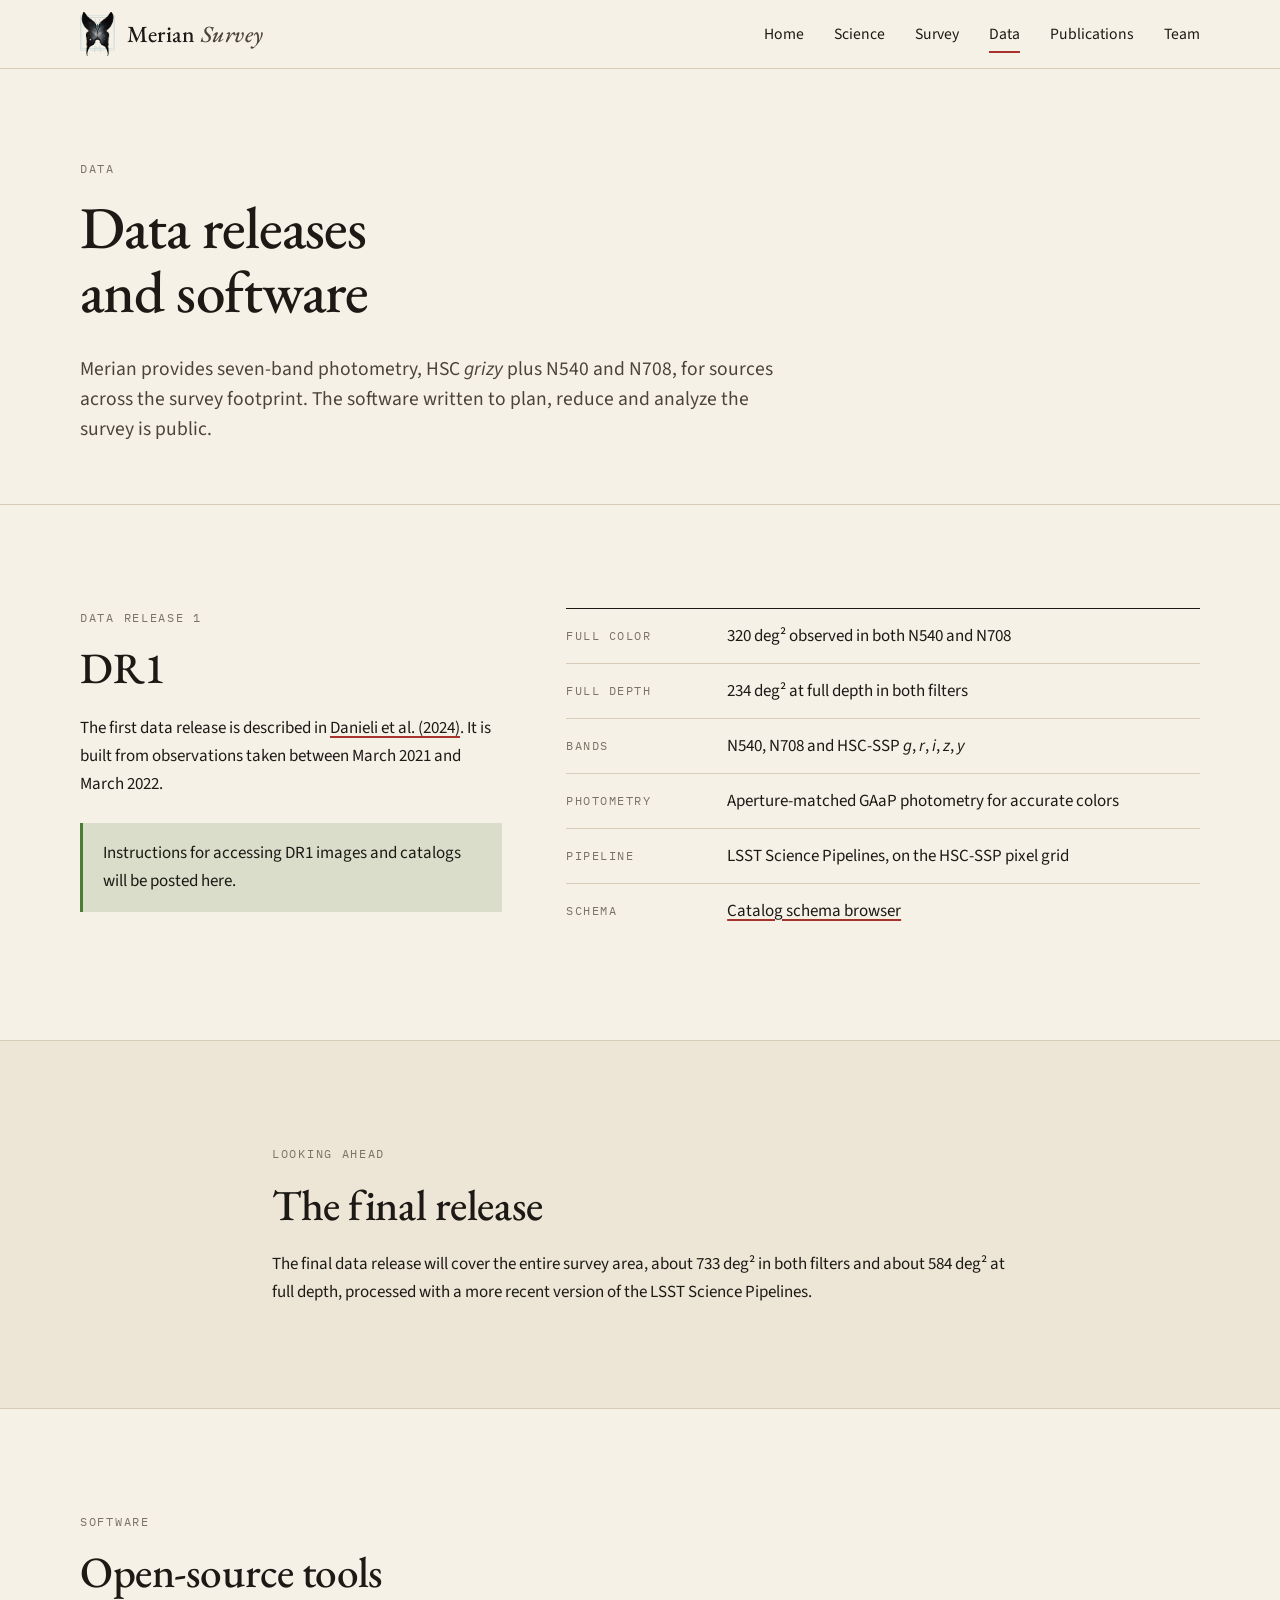
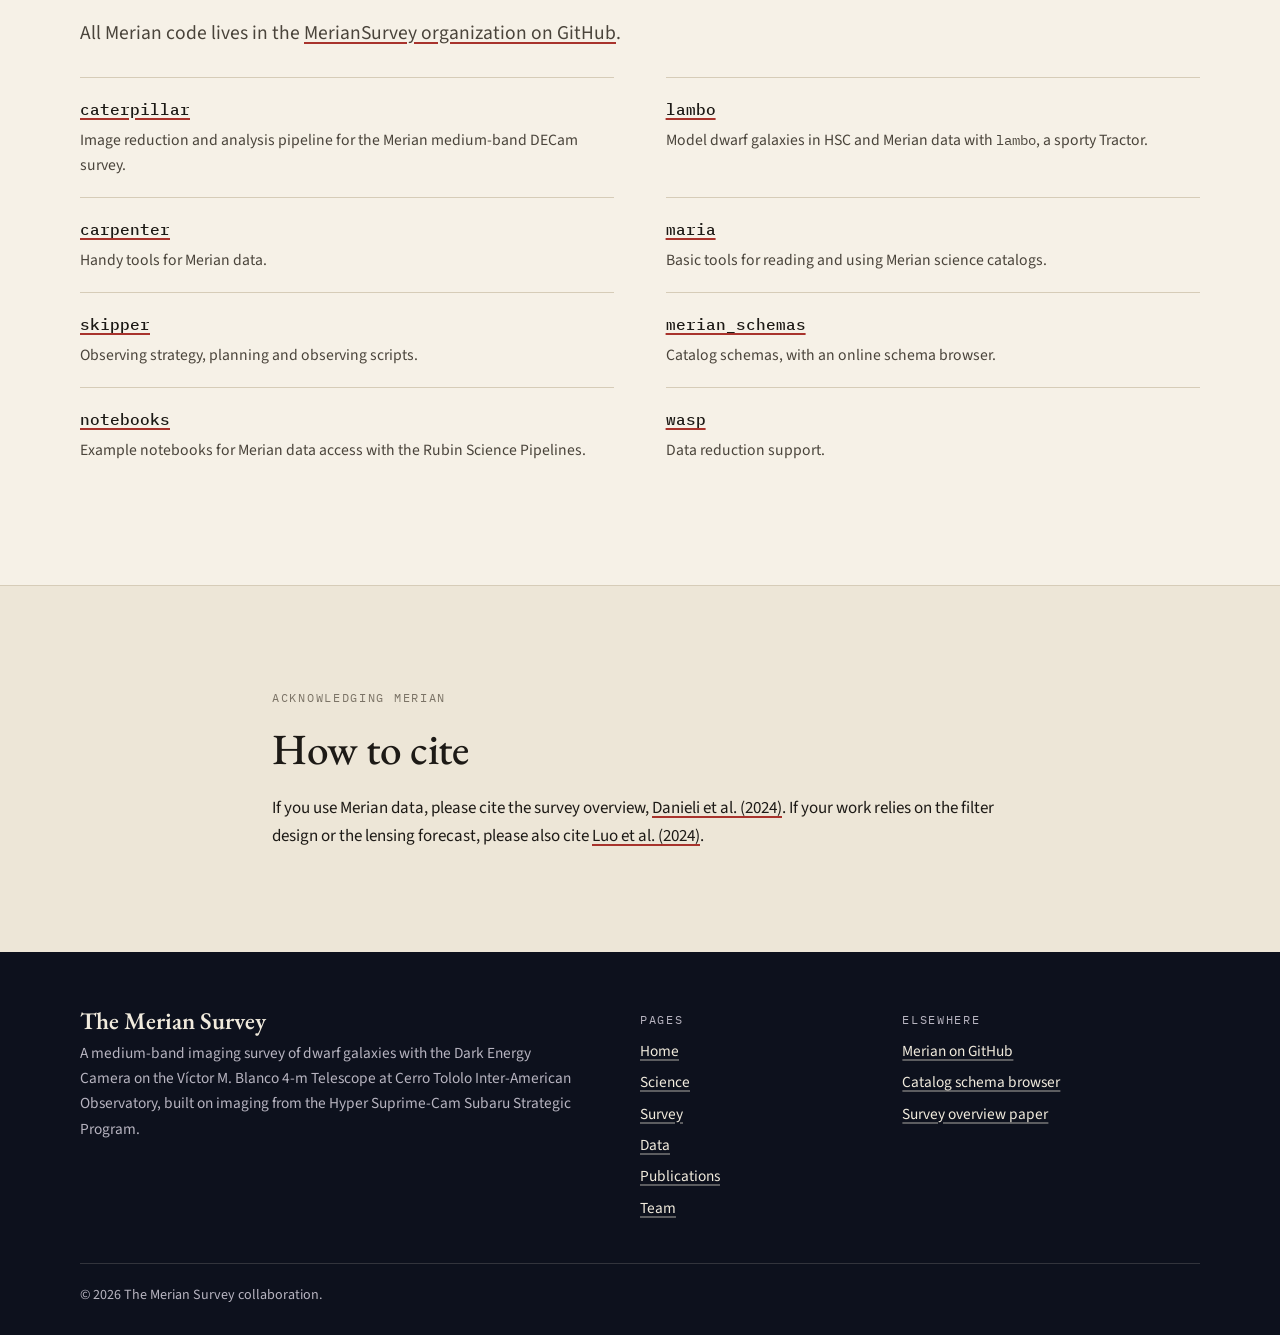
==== data.html @ 5ef048eb "Initial Merian Survey website Plain HTML/CSS site with six pages (home, science, survey, data, publi" ====
<!doctype html>
<html lang="en">
<head>
<meta charset="utf-8">
<meta name="viewport" content="width=device-width, initial-scale=1">
<title>Data · The Merian Survey</title>
<meta name="description" content="Merian Survey data releases, catalog documentation and open-source software.">
<link rel="icon" href="assets/img/favicon.png">
<link rel="preconnect" href="https://fonts.googleapis.com">
<link rel="preconnect" href="https://fonts.gstatic.com" crossorigin>
<link href="https://fonts.googleapis.com/css2?family=EB+Garamond:ital,wght@0,500;0,600;1,500&family=IBM+Plex+Mono:wght@400;500&family=Source+Sans+3:wght@400;600&display=swap" rel="stylesheet">
<link rel="stylesheet" href="assets/css/style.css">
</head>
<body>
<script src="assets/js/site.js"></script>

<main id="main">

  <section class="page-head">
    <div class="wrap">
      <p class="eyebrow">Data</p>
      <h1>Data releases and software</h1>
      <p class="lede">Merian provides seven-band photometry, HSC <i>grizy</i> plus N540 and N708, for sources across the survey footprint. The software written to plan, reduce and analyze the survey is public.</p>
    </div>
  </section>

  <section class="section" id="dr1">
    <div class="wrap split">
      <div>
        <p class="eyebrow">Data Release 1</p>
        <h2>DR1</h2>
        <p>The first data release is described in <a href="https://arxiv.org/abs/2410.01884">Danieli et al. (2024)</a>. It is built from observations taken between March 2021 and March 2022.</p>
        <div class="note">Instructions for accessing DR1 images and catalogs will be posted here.</div>
      </div>
      <dl class="spec">
        <dt>Full color</dt><dd>320 deg² observed in both N540 and N708</dd>
        <dt>Full depth</dt><dd>234 deg² at full depth in both filters</dd>
        <dt>Bands</dt><dd>N540, N708 and HSC-SSP <i>g</i>, <i>r</i>, <i>i</i>, <i>z</i>, <i>y</i></dd>
        <dt>Photometry</dt><dd>Aperture-matched GAaP photometry for accurate colors</dd>
        <dt>Pipeline</dt><dd>LSST Science Pipelines, on the HSC-SSP pixel grid</dd>
        <dt>Schema</dt><dd><a href="https://meriansurvey.github.io/merian_schemas/browser/">Catalog schema browser</a></dd>
      </dl>
    </div>
  </section>

  <section class="section tint" id="final">
    <div class="wrap narrow">
      <p class="eyebrow">Looking ahead</p>
      <h2>The final release</h2>
      <p>The final data release will cover the entire survey area, about 733 deg² in both filters and about 584 deg² at full depth, processed with a more recent version of the LSST Science Pipelines.</p>
    </div>
  </section>

  <section class="section" id="software">
    <div class="wrap">
      <p class="eyebrow">Software</p>
      <h2>Open-source tools</h2>
      <p class="lede">All Merian code lives in the <a href="https://github.com/MerianSurvey">MerianSurvey organization on GitHub</a>.</p>
      <ul class="repos">
        <li><a href="https://github.com/MerianSurvey/caterpillar">caterpillar</a><p>Image reduction and analysis pipeline for the Merian medium-band DECam survey.</p></li>
        <li><a href="https://github.com/MerianSurvey/lambo">lambo</a><p>Model dwarf galaxies in HSC and Merian data with <code>lambo</code>, a sporty Tractor.</p></li>
        <li><a href="https://github.com/MerianSurvey/carpenter">carpenter</a><p>Handy tools for Merian data.</p></li>
        <li><a href="https://github.com/MerianSurvey/maria">maria</a><p>Basic tools for reading and using Merian science catalogs.</p></li>
        <li><a href="https://github.com/MerianSurvey/skipper">skipper</a><p>Observing strategy, planning and observing scripts.</p></li>
        <li><a href="https://github.com/MerianSurvey/merian_schemas">merian_schemas</a><p>Catalog schemas, with an online schema browser.</p></li>
        <li><a href="https://github.com/MerianSurvey/notebooks">notebooks</a><p>Example notebooks for Merian data access with the Rubin Science Pipelines.</p></li>
        <li><a href="https://github.com/MerianSurvey/wasp">wasp</a><p>Data reduction support.</p></li>
      </ul>
    </div>
  </section>

  <section class="section tint" id="cite">
    <div class="wrap narrow">
      <p class="eyebrow">Acknowledging Merian</p>
      <h2>How to cite</h2>
      <p>If you use Merian data, please cite the survey overview, <a href="https://arxiv.org/abs/2410.01884">Danieli et al. (2024)</a>. If your work relies on the filter design or the lensing forecast, please also cite <a href="https://arxiv.org/abs/2305.19310">Luo et al. (2024)</a>.</p>
    </div>
  </section>

</main>
</body>
</html>
---- assets/css/style.css ----
/* ==========================================================================
   The Merian Survey website
   Plain CSS, no build step. Colours and fonts are set once in :root below.
   The two accent colours stand for the two Merian filters:
   N540 (green, 540 nm) and N708 (deep red, 708 nm).
   ========================================================================== */

:root {
  --paper: #f6f1e7;
  --paper-2: #ede6d7;
  --ink: #1d1a16;
  --ink-2: #4a443b;
  --ink-3: #7b7366;
  --rule: #d6ccb8;
  --n540: #4c7a37;
  --n708: #a8332c;
  --n540-soft: rgba(76, 122, 55, 0.17);
  --n708-soft: rgba(168, 51, 44, 0.15);
  --frame: #3b82b8;            /* the blue of the logo frame */
  --sky: #0d111d;              /* dark bands */
  --sky-2: #171c2f;
  --on-sky: #f1ebdd;
  --on-sky-2: #b7b4c0;

  --serif: "EB Garamond", "Iowan Old Style", "Palatino Linotype", Palatino, Georgia, serif;
  --sans: "Source Sans 3", -apple-system, BlinkMacSystemFont, "Segoe UI", Helvetica, Arial, sans-serif;
  --mono: "IBM Plex Mono", ui-monospace, SFMono-Regular, Menlo, Consolas, monospace;

  --wrap: 1120px;
  --gutter: clamp(18px, 4vw, 40px);
}

@media (prefers-color-scheme: dark) {
  :root {
    --paper: #11141c;
    --paper-2: #191d29;
    --ink: #ece6d8;
    --ink-2: #c4beb1;
    --ink-3: #908a7e;
    --rule: #2d3242;
    --n540: #8fc46c;
    --n708: #e3695e;
    --n540-soft: rgba(143, 196, 108, 0.2);
    --n708-soft: rgba(227, 105, 94, 0.2);
    --frame: #5aa2d6;
    --sky: #090c15;
    --sky-2: #131829;
  }
}

/* The logo is drawn in black, so give it a faint light edge on dark backgrounds. */
@media (prefers-color-scheme: dark) {
  .brand img { filter: drop-shadow(0 0 1px rgba(236, 230, 216, 0.75)); }
}

/* ---------- Base ---------- */

*, *::before, *::after { box-sizing: border-box; }

html { -webkit-text-size-adjust: 100%; scroll-behavior: smooth; }
@media (prefers-reduced-motion: reduce) { html { scroll-behavior: auto; } }

body {
  margin: 0;
  background: var(--paper);
  color: var(--ink);
  font-family: var(--sans);
  font-size: 1.0625rem;
  line-height: 1.65;
  -webkit-font-smoothing: antialiased;
}

img, svg { max-width: 100%; height: auto; display: block; }

a {
  color: inherit;
  text-decoration-color: var(--n708);
  text-decoration-thickness: 1.5px;
  text-underline-offset: 3px;
}
a:hover { color: var(--n708); }

:focus-visible { outline: 2px solid var(--frame); outline-offset: 3px; border-radius: 2px; }

h1, h2, h3 {
  font-family: var(--serif);
  font-weight: 600;
  line-height: 1.08;
  margin: 0 0 0.5em;
  text-wrap: balance;
}
h1 { font-size: clamp(2.4rem, 5.6vw, 4.3rem); letter-spacing: -0.015em; font-weight: 500; }
h2 { font-size: clamp(1.9rem, 3.5vw, 2.7rem); font-weight: 500; letter-spacing: -0.01em; }
h3 { font-size: 1.5rem; line-height: 1.18; font-weight: 500; }

p { margin: 0 0 1.1em; }
p:last-child { margin-bottom: 0; }

sup, sub { font-size: 0.7em; line-height: 0; }

.wrap { width: min(100% - 2 * var(--gutter), var(--wrap)); margin-inline: auto; }
.narrow { max-width: 46rem; }

.section { padding-block: clamp(56px, 8vw, 104px); }
.section + .section { border-top: 1px solid var(--rule); }
.section.tint { background: var(--paper-2); }

.eyebrow {
  font-family: var(--mono);
  font-size: 0.76rem;
  letter-spacing: 0.14em;
  text-transform: uppercase;
  color: var(--ink-3);
  margin: 0 0 1.1rem;
}

.lede { font-size: 1.22rem; line-height: 1.55; color: var(--ink-2); max-width: 44rem; }

.skip {
  position: absolute; left: -999px; top: 0;
  background: var(--ink); color: var(--paper); padding: 10px 16px; z-index: 100;
}
.skip:focus { left: 8px; top: 8px; }

/* ---------- Header ---------- */

.site-header {
  position: sticky; top: 0; z-index: 50;
  background: color-mix(in srgb, var(--paper) 92%, transparent);
  backdrop-filter: blur(8px);
  -webkit-backdrop-filter: blur(8px);
  border-bottom: 1px solid var(--rule);
}
.site-header .bar { display: flex; align-items: center; justify-content: space-between; gap: 24px; min-height: 68px; }

.brand { display: flex; align-items: center; gap: 12px; text-decoration: none; }
.brand img { width: 35px; height: 44px; }
.brand span { font-family: var(--serif); font-size: 1.45rem; font-weight: 500; letter-spacing: 0.01em; }
.brand em { font-weight: 500; color: var(--ink-2); }
.brand:hover { color: inherit; }

.site-nav ul { list-style: none; margin: 0; padding: 0; display: flex; gap: clamp(14px, 2.4vw, 30px); }
.site-nav a {
  font-size: 0.98rem; text-decoration: none; padding: 6px 0;
  border-bottom: 2px solid transparent;
}
.site-nav a:hover { color: inherit; border-bottom-color: var(--rule); }
.site-nav a[aria-current="page"] { border-bottom-color: var(--n708); }

.nav-toggle {
  display: none;
  font: inherit; font-size: 0.95rem; color: inherit;
  background: none; border: 1px solid var(--rule); border-radius: 3px; padding: 7px 14px; cursor: pointer;
}

@media (max-width: 760px) {
  .nav-toggle { display: block; }
  .site-nav { display: none; position: absolute; left: 0; right: 0; top: 100%; background: var(--paper); border-bottom: 1px solid var(--rule); }
  .site-nav.open { display: block; }
  .site-nav ul { flex-direction: column; gap: 0; padding: 6px var(--gutter) 14px; }
  .site-nav a { display: block; padding: 12px 0; border-bottom: 1px solid var(--rule); }
  .site-nav li:last-child a { border-bottom: 0; }
  .site-nav a[aria-current="page"] { border-bottom-color: var(--rule); color: var(--n708); }
}

/* ---------- Home hero ---------- */

.hero {
  position: relative;
  background:
    radial-gradient(ellipse 60% 70% at 78% 45%, rgba(72, 96, 170, 0.28), transparent 70%),
    url("../img/stars.svg") 0 0 / 800px 800px,
    linear-gradient(180deg, var(--sky), var(--sky-2));
  color: var(--on-sky);
  overflow: hidden;
}
.hero .wrap {
  display: grid; grid-template-columns: minmax(0, 1.25fr) minmax(0, 0.75fr);
  align-items: center; gap: clamp(24px, 5vw, 72px);
  padding-block: clamp(64px, 10vw, 128px);
}
.hero .eyebrow { color: var(--on-sky-2); }
.hero h1 { color: var(--on-sky); }
.hero h1 em { font-style: italic; font-weight: 500; }
.hero .lede { color: #d5d0c6; }
.hero-art { justify-self: center; width: min(100%, 340px); }
.hero-art img { width: 100%; filter: drop-shadow(0 0 60px rgba(120, 150, 230, 0.35)); }

.actions { display: flex; flex-wrap: wrap; gap: 14px; margin-top: 2rem; }
.btn {
  display: inline-block; padding: 12px 22px; border-radius: 2px;
  font-size: 0.98rem; font-weight: 600; text-decoration: none;
  border: 1px solid var(--ink); background: var(--ink); color: var(--paper);
}
.btn:hover { background: var(--n708); border-color: var(--n708); color: #fff; }
.btn.ghost { background: transparent; color: var(--ink); }
.btn.ghost:hover { background: var(--ink); color: var(--paper); border-color: var(--ink); }
.hero .btn { background: var(--on-sky); border-color: var(--on-sky); color: var(--sky); }
.hero .btn:hover { background: #fff; border-color: #fff; color: var(--sky); }
.hero .btn.ghost { background: transparent; color: var(--on-sky); border-color: rgba(241, 235, 221, 0.5); }
.hero .btn.ghost:hover { background: rgba(241, 235, 221, 0.12); border-color: var(--on-sky); color: var(--on-sky); }

@media (max-width: 760px) {
  .hero .wrap { grid-template-columns: 1fr; }
  .hero-art { order: -1; width: 170px; justify-self: start; }
}

/* ---------- Key numbers ---------- */

.stats { display: grid; grid-template-columns: repeat(5, 1fr); margin: 0; border-bottom: 1px solid var(--rule); }
.stats > div { padding: 30px 22px 28px; border-left: 1px solid var(--rule); }
.stats > div:first-child { border-left: 0; padding-left: 0; }
.stats dt { font-family: var(--serif); font-weight: 600; font-size: clamp(1.7rem, 2.6vw, 2.3rem); line-height: 1.1; white-space: nowrap; }
.stats dd { margin: 8px 0 0; font-size: 0.93rem; line-height: 1.45; color: var(--ink-2); }

@media (max-width: 980px) {
  .stats { grid-template-columns: repeat(2, 1fr); }
  .stats > div { border-left: 0; padding-left: 0; border-top: 1px solid var(--rule); }
  .stats > div:nth-child(-n+2) { border-top: 0; }
  .stats > div:nth-child(even) { padding-left: 22px; border-left: 1px solid var(--rule); }
}

/* ---------- Two-column text + figure ---------- */

.split { display: grid; grid-template-columns: minmax(0, 0.8fr) minmax(0, 1.2fr); gap: clamp(28px, 5vw, 72px); align-items: start; }
@media (max-width: 900px) { .split { grid-template-columns: 1fr; } }

/* ---------- Plates (figures) ---------- */
/* The double frame echoes the frame of the Merian logo. */

.plate { margin: 6px; padding: clamp(14px, 2.2vw, 26px); border: 1px solid var(--rule); outline: 1px solid var(--rule); outline-offset: 5px; background: var(--paper); }
.plate figcaption { margin-top: 16px; font-size: 0.93rem; line-height: 1.5; color: var(--ink-2); }
.plate-no { font-family: var(--mono); font-size: 0.72rem; letter-spacing: 0.14em; text-transform: uppercase; color: var(--ink-3); margin-right: 0.7em; }

.band-dark { background: var(--sky); color: var(--on-sky); }
.band-dark .plate { background: transparent; border-color: rgba(241, 235, 221, 0.25); outline-color: rgba(241, 235, 221, 0.25); }
.band-dark .plate figcaption { color: var(--on-sky-2); }
.band-dark .plate-no { color: var(--on-sky-2); }
.band-dark .eyebrow { color: var(--on-sky-2); }

/* ---------- Interactive filter figure ---------- */

.ff svg { width: 100%; height: auto; overflow: visible; }
.ff text { font-family: var(--mono); font-size: 15px; fill: var(--ink-2); }
.ff .axis { stroke: var(--ink-3); stroke-width: 1; }
.ff .grid { stroke: var(--rule); stroke-width: 1; stroke-dasharray: 3 4; }
.ff .n540 { fill: var(--n540-soft); stroke: var(--n540); stroke-width: 1.6; }
.ff .n708 { fill: var(--n708-soft); stroke: var(--n708); stroke-width: 1.6; }
.ff .t540 { fill: var(--n540); font-weight: 500; font-size: 18px; }
.ff .t708 { fill: var(--n708); font-weight: 500; font-size: 18px; }
.ff .spec { fill: none; stroke: var(--ink); stroke-width: 1.7; stroke-linejoin: round; }
.ff .line-label { fill: var(--ink); font-size: 16px; }
.ff .line-label.in { font-weight: 500; }
.ff .hsc { stroke: var(--ink-3); stroke-width: 1; }
.ff .hsc-label { fill: var(--ink-3); font-size: 14px; }

@media (max-width: 600px) {
  /* The figure is drawn in a 720-unit-wide box, so enlarge its labels on phones. */
  .ff text { font-size: 22px; }
  .ff .t540, .ff .t708 { font-size: 26px; }
  .ff .line-label { font-size: 22px; }
  .ff .hsc-label { font-size: 20px; }
}

.ff-controls { display: grid; grid-template-columns: auto 1fr auto; align-items: center; gap: 14px; margin-top: 10px; }
.ff-controls label { font-family: var(--mono); font-size: 0.78rem; letter-spacing: 0.12em; text-transform: uppercase; color: var(--ink-3); }
.ff-controls output { font-family: var(--mono); font-size: 1rem; min-width: 5.6em; text-align: right; }
.ff-controls input[type="range"] { width: 100%; accent-color: var(--n708); }

.ff-status { display: flex; flex-wrap: wrap; align-items: center; gap: 8px 10px; margin-top: 14px; font-size: 0.93rem; }
.chip { font-family: var(--mono); font-size: 0.78rem; padding: 4px 10px; border: 1px solid var(--rule); border-radius: 999px; color: var(--ink-3); white-space: nowrap; }
.chip.on-540 { border-color: var(--n540); color: var(--n540); background: var(--n540-soft); }
.chip.on-708 { border-color: var(--n708); color: var(--n708); background: var(--n708-soft); }
.ff-msg { flex-basis: 100%; color: var(--ink-2); min-height: 1.5em; }

/* ---------- Cards ---------- */

.cards { display: grid; grid-template-columns: repeat(3, 1fr); gap: clamp(22px, 3vw, 40px); margin-top: 2.6rem; }
.card { border-top: 2px solid var(--ink); padding-top: 18px; }
.card .num { font-family: var(--mono); font-size: 0.78rem; letter-spacing: 0.14em; color: var(--ink-3); margin-bottom: 14px; }
.card p { color: var(--ink-2); }
.card .more { font-weight: 600; font-size: 0.98rem; }
@media (max-width: 860px) { .cards { grid-template-columns: 1fr; } }

.head-row { display: flex; align-items: end; justify-content: space-between; gap: 24px; flex-wrap: wrap; }
.head-row h2 { margin-bottom: 0; }
.head-row a { font-weight: 600; font-size: 0.98rem; }

/* ---------- Inner page header ---------- */

.page-head { padding-block: clamp(48px, 7vw, 92px) clamp(36px, 5vw, 60px); border-bottom: 1px solid var(--rule); }
.page-head h1 { font-size: clamp(2.3rem, 4.8vw, 3.7rem); max-width: 20ch; }

/* ---------- Prose blocks on inner pages ---------- */

.goal { display: grid; grid-template-columns: 110px minmax(0, 1fr); gap: clamp(18px, 4vw, 56px); }
.goal .num { font-family: var(--serif); font-size: 3.4rem; line-height: 1; color: var(--ink-3); font-style: italic; }
.goal .body { max-width: 44rem; }
.goal .refs { font-size: 0.95rem; color: var(--ink-2); margin-top: 1.2em; }
@media (max-width: 700px) { .goal { grid-template-columns: 1fr; gap: 6px; } }

.questions { list-style: none; margin: 2rem 0 0; padding: 0; display: grid; grid-template-columns: repeat(3, 1fr); gap: clamp(20px, 3vw, 40px); }
.questions li { font-family: var(--serif); font-size: 1.45rem; line-height: 1.25; font-style: italic; font-weight: 500; padding-top: 16px; border-top: 1px solid var(--ink); }
@media (max-width: 860px) { .questions { grid-template-columns: 1fr; } }

.also { list-style: none; margin: 1.6rem 0 0; padding: 0; display: grid; grid-template-columns: repeat(2, 1fr); gap: 0 clamp(24px, 4vw, 56px); }
.also li { padding: 16px 0; border-top: 1px solid var(--rule); }
.also b { display: block; font-weight: 600; }
.also span { color: var(--ink-2); font-size: 0.98rem; }
@media (max-width: 700px) { .also { grid-template-columns: 1fr; } }

/* ---------- Spec list and tables ---------- */

.spec { margin: 0; display: grid; grid-template-columns: minmax(130px, 0.34fr) 1fr; }
.spec dt, .spec dd { margin: 0; padding: 13px 0; border-top: 1px solid var(--rule); }
.spec dt { font-family: var(--mono); font-size: 0.76rem; letter-spacing: 0.12em; text-transform: uppercase; color: var(--ink-3); padding-top: 17px; padding-right: 16px; }
.spec dt:first-of-type, .spec dt:first-of-type + dd { border-top: 1px solid var(--ink); }

.table-scroll { overflow-x: auto; }
table { width: 100%; border-collapse: collapse; font-size: 1rem; }
th, td { text-align: left; padding: 13px 18px 13px 0; border-bottom: 1px solid var(--rule); vertical-align: top; }
th { font-family: var(--mono); font-weight: 400; font-size: 0.74rem; letter-spacing: 0.12em; text-transform: uppercase; color: var(--ink-3); border-bottom: 1px solid var(--ink); white-space: nowrap; }
td.num, th.num { font-variant-numeric: tabular-nums; white-space: nowrap; }
.swatch { display: inline-block; width: 10px; height: 10px; border-radius: 50%; margin-right: 9px; }
.swatch.s540 { background: var(--n540); }
.swatch.s708 { background: var(--n708); }
td code, p code, li code { font-family: var(--mono); font-size: 0.9em; }

/* ---------- Timeline ---------- */

.timeline { list-style: none; margin: 2.4rem 0 0; padding: 0; display: grid; grid-template-columns: repeat(5, 1fr); border-top: 1px solid var(--ink); }
.timeline li { position: relative; padding: 22px 18px 0 0; }
.timeline li::before { content: ""; position: absolute; top: -6px; left: 0; width: 11px; height: 11px; border-radius: 50%; background: var(--paper); border: 2px solid var(--ink); }
.section.tint .timeline li::before { background: var(--paper-2); }
.timeline li.done::before, .section.tint .timeline li.done::before { background: var(--ink); }
.timeline time { display: block; font-family: var(--mono); font-size: 0.78rem; letter-spacing: 0.1em; text-transform: uppercase; color: var(--ink-3); margin-bottom: 6px; }
.timeline span { font-size: 0.98rem; line-height: 1.45; display: block; }
@media (max-width: 860px) {
  .timeline { grid-template-columns: 1fr; border-top: 0; border-left: 1px solid var(--ink); margin-left: 5px; }
  .timeline li { padding: 0 0 22px 24px; }
  .timeline li::before { top: 4px; left: -6px; }
}

/* ---------- Publications ---------- */

.pubs { list-style: none; margin: 0; padding: 0; }
.pub { display: grid; grid-template-columns: 84px minmax(0, 1fr); gap: 8px 24px; padding: 26px 0; border-top: 1px solid var(--rule); }
.pubs > .pub:first-child { border-top: 1px solid var(--ink); }
.pub .yr { font-family: var(--mono); font-size: 0.9rem; color: var(--ink-3); padding-top: 6px; }
.pub h3 { font-size: 1.42rem; margin: 0 0 6px; text-wrap: pretty; }
.pub h3 a { text-decoration: none; }
.pub h3 a:hover { text-decoration: underline; text-decoration-color: var(--n708); }
.pub .authors { color: var(--ink-2); margin: 0 0 8px; font-size: 0.98rem; }
.pub .meta { font-family: var(--mono); font-size: 0.8rem; color: var(--ink-3); display: flex; flex-wrap: wrap; gap: 4px 18px; margin: 0; }
.pub .tag { color: var(--n540); }
@media (max-width: 600px) { .pub { grid-template-columns: 1fr; } .pub .yr { padding-top: 0; } }

/* ---------- Team ---------- */

.team-group { display: grid; grid-template-columns: minmax(0, 0.34fr) minmax(0, 1fr); gap: 18px clamp(24px, 4vw, 56px); padding: 34px 0; border-top: 1px solid var(--rule); }
.team-group:first-child { border-top: 1px solid var(--ink); }
.team-group h2 { font-size: 1.7rem; margin: 0; }
.people { list-style: none; margin: 0; padding: 0; display: grid; grid-template-columns: repeat(auto-fill, minmax(210px, 1fr)); gap: 18px 28px; }
.people b { display: block; font-weight: 600; }
.people span { color: var(--ink-2); font-size: 0.95rem; }
@media (max-width: 760px) { .team-group { grid-template-columns: 1fr; } }

/* ---------- Software list ---------- */

.repos { list-style: none; margin: 1.8rem 0 0; padding: 0; display: grid; grid-template-columns: repeat(2, 1fr); gap: 0 clamp(24px, 4vw, 56px); }
.repos li { padding: 18px 0; border-top: 1px solid var(--rule); }
.repos a { font-family: var(--mono); font-size: 1rem; font-weight: 500; }
.repos p { margin: 4px 0 0; color: var(--ink-2); font-size: 0.98rem; }
@media (max-width: 700px) { .repos { grid-template-columns: 1fr; } }

.note { border-left: 3px solid var(--n540); background: var(--n540-soft); padding: 16px 20px; margin: 1.6rem 0; max-width: 44rem; }

/* ---------- Namesake ---------- */

.namesake { display: grid; grid-template-columns: minmax(0, 0.36fr) minmax(0, 1fr); gap: clamp(24px, 5vw, 72px); align-items: start; }
.namesake .dates { font-family: var(--serif); font-style: italic; font-size: 1.5rem; color: var(--ink-3); margin: 0; }
.namesake .body { max-width: 42rem; }
@media (max-width: 760px) { .namesake { grid-template-columns: 1fr; gap: 8px; } }

/* ---------- Footer ---------- */

.site-footer { background: var(--sky); color: var(--on-sky-2); font-size: 0.96rem; }
.site-footer a { color: var(--on-sky); text-decoration-color: rgba(241, 235, 221, 0.35); }
.site-footer a:hover { color: #fff; text-decoration-color: #fff; }
.foot-grid { display: grid; grid-template-columns: minmax(0, 1.5fr) minmax(0, 0.6fr) minmax(0, 0.9fr); gap: clamp(28px, 5vw, 72px); padding-block: 56px 36px; }
.foot-brand { display: flex; gap: 18px; align-items: flex-start; }
.foot-brand strong { display: block; font-family: var(--serif); font-size: 1.5rem; font-weight: 600; color: var(--on-sky); margin-bottom: 6px; line-height: 1.1; }
.site-footer h2 { font-family: var(--mono); font-weight: 400; font-size: 0.74rem; letter-spacing: 0.14em; text-transform: uppercase; color: var(--on-sky-2); margin: 6px 0 12px; }
.site-footer ul { list-style: none; margin: 0; padding: 0; }
.site-footer li { margin-bottom: 6px; }
.fine { border-top: 1px solid rgba(241, 235, 221, 0.16); padding-block: 20px 28px; margin: 0; font-size: 0.88rem; }
@media (max-width: 760px) { .foot-grid { grid-template-columns: 1fr; } }
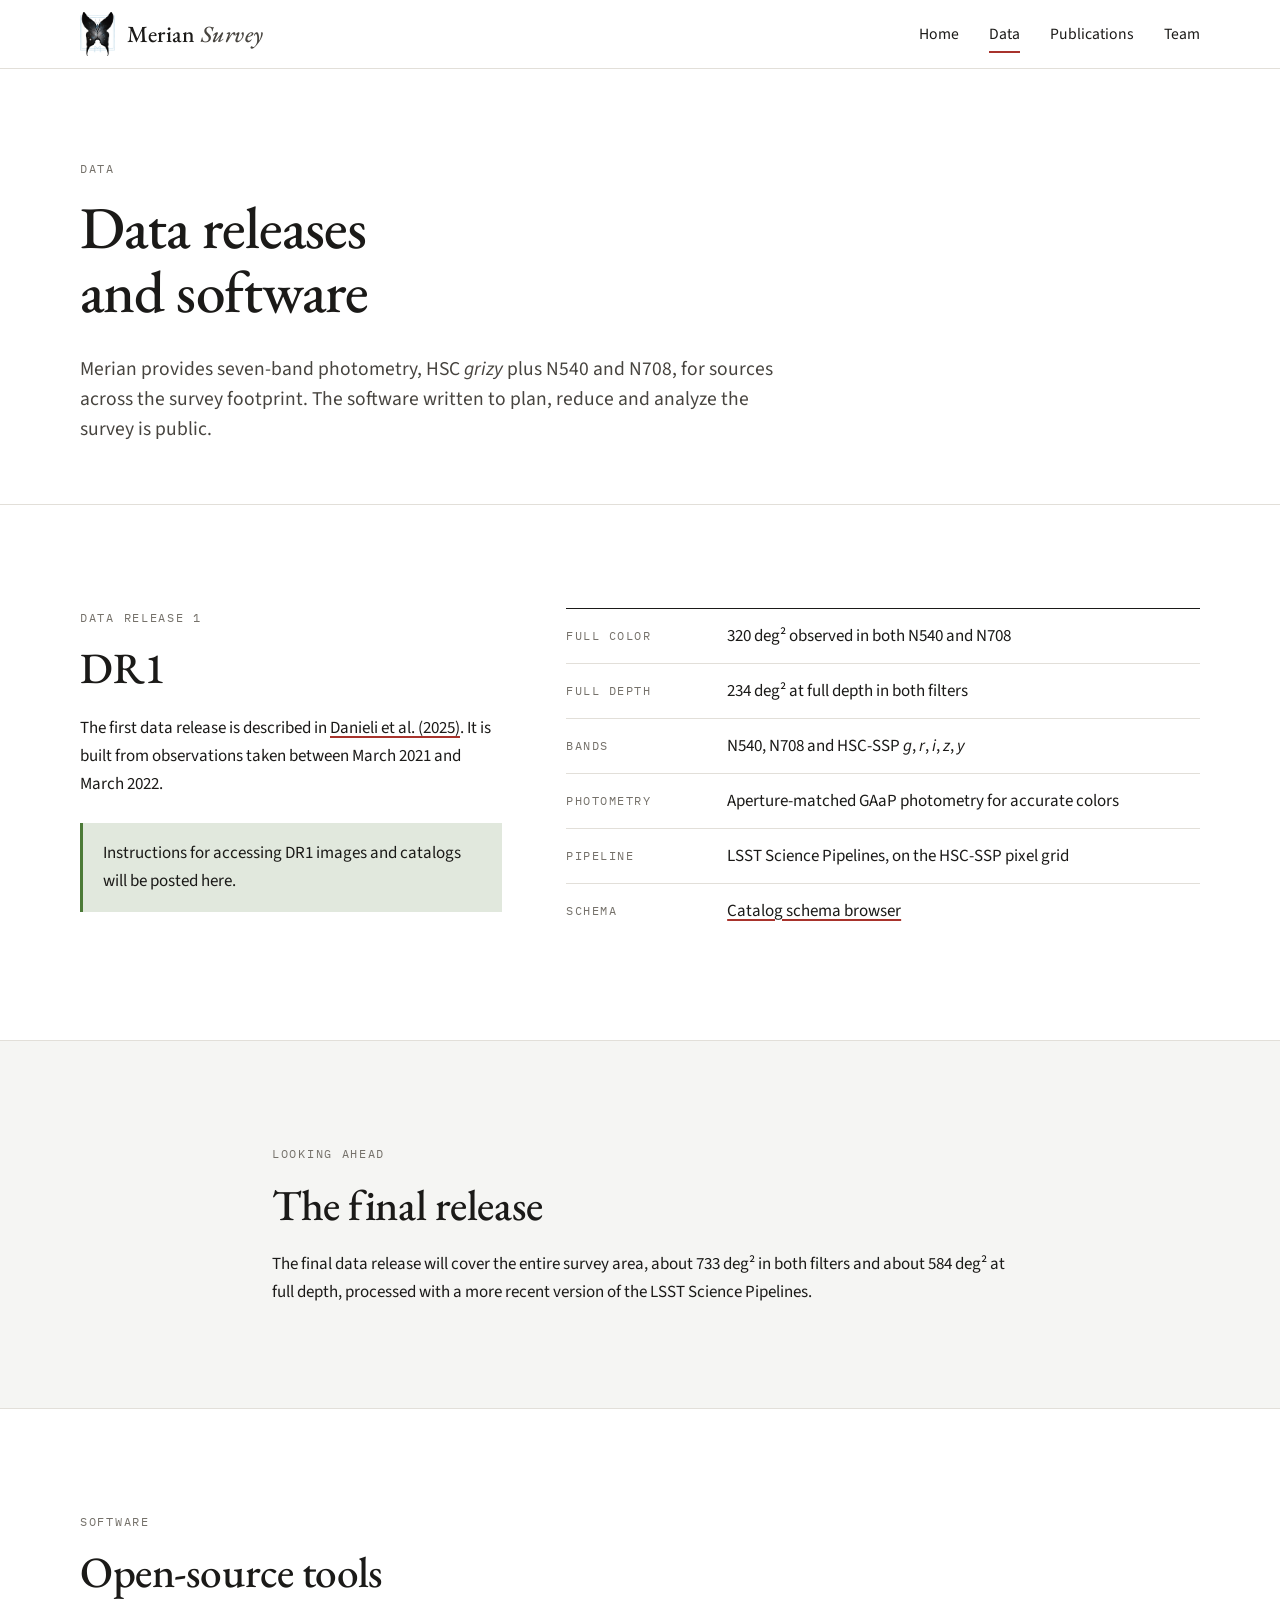
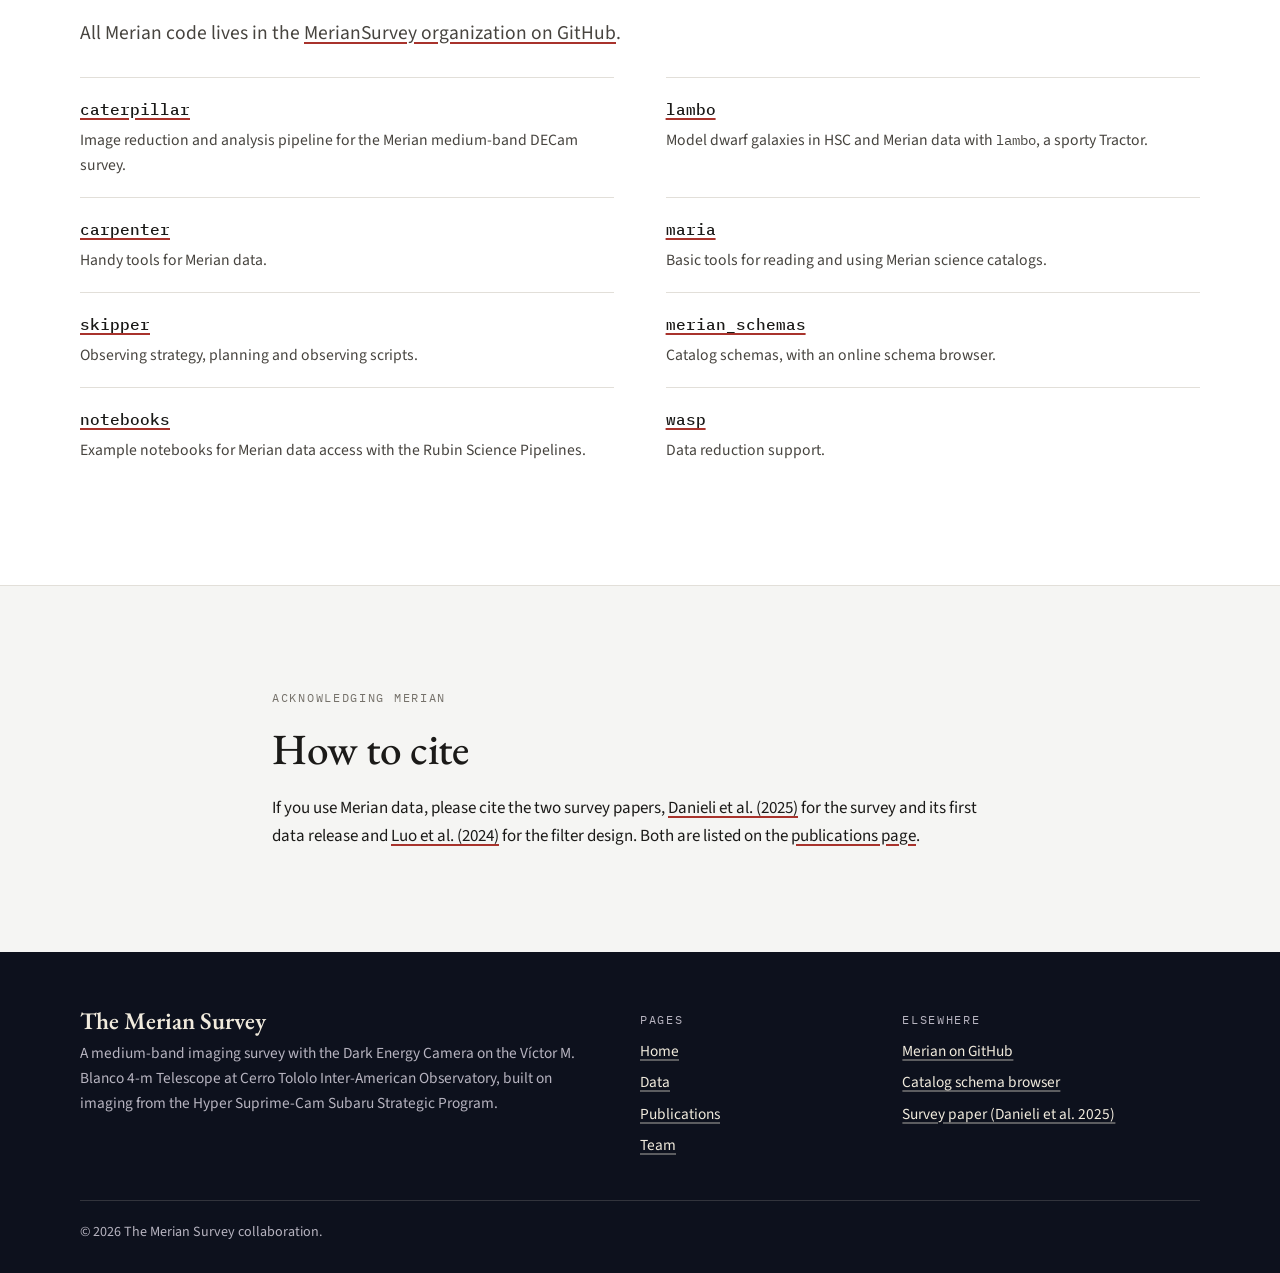
==== commit 44490b61: "Update site content: white background, extended filter demo, gallery, survey papers, team photos - H" ====
--- a/data.html
+++ b/data.html
@@ -29,7 +29,7 @@
       <div>
         <p class="eyebrow">Data Release 1</p>
         <h2>DR1</h2>
-        <p>The first data release is described in <a href="https://arxiv.org/abs/2410.01884">Danieli et al. (2024)</a>. It is built from observations taken between March 2021 and March 2022.</p>
+        <p>The first data release is described in <a href="https://doi.org/10.3847/1538-4357/ae003e">Danieli et al. (2025)</a>. It is built from observations taken between March 2021 and March 2022.</p>
         <div class="note">Instructions for accessing DR1 images and catalogs will be posted here.</div>
       </div>
       <dl class="spec">
@@ -73,7 +73,7 @@
     <div class="wrap narrow">
       <p class="eyebrow">Acknowledging Merian</p>
       <h2>How to cite</h2>
-      <p>If you use Merian data, please cite the survey overview, <a href="https://arxiv.org/abs/2410.01884">Danieli et al. (2024)</a>. If your work relies on the filter design or the lensing forecast, please also cite <a href="https://arxiv.org/abs/2305.19310">Luo et al. (2024)</a>.</p>
+      <p>If you use Merian data, please cite the two survey papers, <a href="https://doi.org/10.3847/1538-4357/ae003e">Danieli et al. (2025)</a> for the survey and its first data release and <a href="https://doi.org/10.1093/mnras/stae925">Luo et al. (2024)</a> for the filter design. Both are listed on the <a href="publications.html">publications page</a>.</p>
     </div>
   </section>
 
--- a/assets/css/style.css
+++ b/assets/css/style.css
@@ -6,12 +6,12 @@
    ========================================================================== */
 
 :root {
-  --paper: #f6f1e7;
-  --paper-2: #ede6d7;
-  --ink: #1d1a16;
-  --ink-2: #4a443b;
-  --ink-3: #7b7366;
-  --rule: #d6ccb8;
+  --paper: #ffffff;            /* page background */
+  --paper-2: #f5f5f3;          /* tinted sections */
+  --ink: #1b1a18;
+  --ink-2: #47443f;
+  --ink-3: #75716a;
+  --rule: #e2dfd9;
   --n540: #4c7a37;
   --n708: #a8332c;
   --n540-soft: rgba(76, 122, 55, 0.17);
@@ -102,6 +102,7 @@
 .narrow { max-width: 46rem; }
 
 .section { padding-block: clamp(56px, 8vw, 104px); }
+section[id], [id="filter-figure"] { scroll-margin-top: 72px; }   /* keep anchored sections clear of the sticky header */
 .section + .section { border-top: 1px solid var(--rule); }
 .section.tint { background: var(--paper-2); }
 
@@ -240,27 +241,20 @@
 
 /* ---------- Interactive filter figure ---------- */
 
+.fig-wide { margin-top: 2.4rem; }
 .ff svg { width: 100%; height: auto; overflow: visible; }
-.ff text { font-family: var(--mono); font-size: 15px; fill: var(--ink-2); }
+.ff text { font-family: var(--mono); font-size: 12.5px; fill: var(--ink-2); }
 .ff .axis { stroke: var(--ink-3); stroke-width: 1; }
 .ff .grid { stroke: var(--rule); stroke-width: 1; stroke-dasharray: 3 4; }
 .ff .n540 { fill: var(--n540-soft); stroke: var(--n540); stroke-width: 1.6; }
 .ff .n708 { fill: var(--n708-soft); stroke: var(--n708); stroke-width: 1.6; }
-.ff .t540 { fill: var(--n540); font-weight: 500; font-size: 18px; }
-.ff .t708 { fill: var(--n708); font-weight: 500; font-size: 18px; }
-.ff .spec { fill: none; stroke: var(--ink); stroke-width: 1.7; stroke-linejoin: round; }
-.ff .line-label { fill: var(--ink); font-size: 16px; }
+.ff .t540 { fill: var(--n540); font-weight: 500; font-size: 15px; }
+.ff .t708 { fill: var(--n708); font-weight: 500; font-size: 15px; }
+.ff .spec { fill: none; stroke: var(--ink); stroke-width: 1.5; stroke-linejoin: round; }
+.ff .line-label { fill: var(--ink); font-size: 13px; }
 .ff .line-label.in { font-weight: 500; }
 .ff .hsc { stroke: var(--ink-3); stroke-width: 1; }
-.ff .hsc-label { fill: var(--ink-3); font-size: 14px; }
-
-@media (max-width: 600px) {
-  /* The figure is drawn in a 720-unit-wide box, so enlarge its labels on phones. */
-  .ff text { font-size: 22px; }
-  .ff .t540, .ff .t708 { font-size: 26px; }
-  .ff .line-label { font-size: 22px; }
-  .ff .hsc-label { font-size: 20px; }
-}
+.ff .hsc-label { fill: var(--ink-3); font-size: 12px; }
 
 .ff-controls { display: grid; grid-template-columns: auto 1fr auto; align-items: center; gap: 14px; margin-top: 10px; }
 .ff-controls label { font-family: var(--mono); font-size: 0.78rem; letter-spacing: 0.12em; text-transform: uppercase; color: var(--ink-3); }
@@ -271,16 +265,66 @@
 .chip { font-family: var(--mono); font-size: 0.78rem; padding: 4px 10px; border: 1px solid var(--rule); border-radius: 999px; color: var(--ink-3); white-space: nowrap; }
 .chip.on-540 { border-color: var(--n540); color: var(--n540); background: var(--n540-soft); }
 .chip.on-708 { border-color: var(--n708); color: var(--n708); background: var(--n708-soft); }
-.ff-msg { flex-basis: 100%; color: var(--ink-2); min-height: 1.5em; }
+
+/* Preset buttons that jump the slider to a redshift window */
+.ff-presets { display: flex; flex-wrap: wrap; gap: 8px; margin-top: 14px; }
+.ff-presets button {
+  font: inherit; font-family: var(--mono); font-size: 0.78rem; line-height: 1.3;
+  padding: 5px 11px; border-radius: 999px; border: 1px solid var(--rule);
+  background: var(--paper); color: var(--ink-2); cursor: pointer;
+}
+.ff-presets button:hover { border-color: var(--ink-3); color: var(--ink); }
+.ff-presets button[aria-pressed="true"] { border-color: var(--ink); color: var(--ink); background: var(--paper-2); }
+
+/* Redshift-window chart under the spectrum */
+.ff-zw-head { display: flex; flex-wrap: wrap; align-items: baseline; justify-content: space-between; gap: 6px 18px; margin-top: 26px; padding-top: 18px; border-top: 1px solid var(--rule); }
+.ff-zw-head p { margin: 0; font-family: var(--mono); font-size: 0.74rem; letter-spacing: 0.12em; text-transform: uppercase; color: var(--ink-3); }
+.ff-key { font-family: var(--mono); font-size: 0.78rem; color: var(--ink-2); display: flex; gap: 14px; }
+.ff-key i { display: inline-block; width: 18px; height: 8px; border-radius: 2px; margin-right: 6px; vertical-align: 1px; }
+.ff-key .k540 { background: var(--n540); }
+.ff-key .k708 { background: var(--n708); }
+.ff .zw-svg { cursor: crosshair; margin-top: 6px; }
+.ff .zw-track { stroke: var(--rule); stroke-width: 1; }
+.ff .zw540 { fill: var(--n540); }
+.ff .zw708 { fill: var(--n708); }
+.ff .zw-label { font-size: 13px; fill: var(--ink-2); }
+.ff .zw-label.in { fill: var(--ink); font-weight: 500; }
+.ff .zcursor { stroke: var(--ink); stroke-width: 1.5; }
+.ff .zcursor-label { font-size: 12px; fill: var(--ink); }
 
 /* ---------- Cards ---------- */
 
-.cards { display: grid; grid-template-columns: repeat(3, 1fr); gap: clamp(22px, 3vw, 40px); margin-top: 2.6rem; }
-.card { border-top: 2px solid var(--ink); padding-top: 18px; }
+.cards { display: grid; grid-template-columns: repeat(4, minmax(0, 1fr)); gap: clamp(22px, 3vw, 36px); margin-top: 2.6rem; }
+.card { border-top: 2px solid var(--ink); padding-top: 18px; display: flex; flex-direction: column; }
 .card .num { font-family: var(--mono); font-size: 0.78rem; letter-spacing: 0.14em; color: var(--ink-3); margin-bottom: 14px; }
 .card p { color: var(--ink-2); }
+.card .refs { margin-top: auto; padding-top: 6px; font-size: 0.92rem; color: var(--ink-3); }
 .card .more { font-weight: 600; font-size: 0.98rem; }
-@media (max-width: 860px) { .cards { grid-template-columns: 1fr; } }
+@media (max-width: 1000px) { .cards { grid-template-columns: repeat(2, minmax(0, 1fr)); } }
+@media (max-width: 600px) { .cards { grid-template-columns: 1fr; } }
+
+/* ---------- Galaxy gallery ---------- */
+
+.gallery-figure { margin: 2rem 0 0; }
+.gallery { list-style: none; margin: 0; padding: 0; display: grid; grid-template-columns: repeat(10, minmax(0, 1fr)); gap: 4px; }
+.gallery li { position: relative; aspect-ratio: 1 / 1; background: #000; overflow: hidden; }
+.gallery img { width: 100%; height: 100%; object-fit: cover; }
+.gallery .m, .gallery .z {
+  position: absolute; left: 6px; margin: 0; pointer-events: none;
+  font-family: var(--sans); font-size: clamp(9px, 0.95vw, 12px); line-height: 1.1; color: #fff;
+  text-shadow: 0 0 3px #000, 0 0 2px #000;
+}
+.gallery .m { top: 5px; }
+.gallery .z { bottom: 5px; }
+.gallery sub { font-size: 0.75em; line-height: 0; }
+.gallery-cap { margin-top: 16px; font-size: 0.93rem; line-height: 1.5; color: var(--ink-2); max-width: 52rem; }
+@media (max-width: 1000px) { .gallery { grid-template-columns: repeat(6, minmax(0, 1fr)); } .gallery .m, .gallery .z { font-size: 11px; } }
+@media (max-width: 600px) {
+  .gallery { grid-template-columns: repeat(5, minmax(0, 1fr)); gap: 3px; }
+  .gallery .m, .gallery .z { font-size: 8.5px; left: 3px; }
+  .gallery .m { top: 3px; }
+  .gallery .z { bottom: 3px; }
+}
 
 .head-row { display: flex; align-items: end; justify-content: space-between; gap: 24px; flex-wrap: wrap; }
 .head-row h2 { margin-bottom: 0; }
@@ -292,6 +336,9 @@
 .page-head h1 { font-size: clamp(2.3rem, 4.8vw, 3.7rem); max-width: 20ch; }
 
 /* ---------- Prose blocks on inner pages ---------- */
+/* .goal, .questions, .also, .spec tables and .timeline were written for
+   science.html and survey.html. Those pages are removed for now (restore them
+   with: git checkout 5ef048e -- science.html survey.html), so these rules stay. */
 
 .goal { display: grid; grid-template-columns: 110px minmax(0, 1fr); gap: clamp(18px, 4vw, 56px); }
 .goal .num { font-family: var(--serif); font-size: 3.4rem; line-height: 1; color: var(--ink-3); font-style: italic; }
@@ -357,13 +404,31 @@
 
 /* ---------- Team ---------- */
 
-.team-group { display: grid; grid-template-columns: minmax(0, 0.34fr) minmax(0, 1fr); gap: 18px clamp(24px, 4vw, 56px); padding: 34px 0; border-top: 1px solid var(--rule); }
+.team-group { display: grid; grid-template-columns: minmax(0, 0.28fr) minmax(0, 1fr); gap: 18px clamp(24px, 4vw, 56px); padding: 34px 0; border-top: 1px solid var(--rule); }
 .team-group:first-child { border-top: 1px solid var(--ink); }
 .team-group h2 { font-size: 1.7rem; margin: 0; }
-.people { list-style: none; margin: 0; padding: 0; display: grid; grid-template-columns: repeat(auto-fill, minmax(210px, 1fr)); gap: 18px 28px; }
-.people b { display: block; font-weight: 600; }
-.people span { color: var(--ink-2); font-size: 0.95rem; }
+.people { list-style: none; margin: 0; padding: 0; display: grid; grid-template-columns: repeat(auto-fill, minmax(250px, 1fr)); gap: 22px 28px; }
+.person { display: flex; align-items: center; gap: 16px; }
+.avatar { width: 76px; height: 76px; border-radius: 50%; object-fit: cover; flex: none; background: var(--paper-2); }
+.avatar.initials {
+  display: inline-flex; align-items: center; justify-content: center;
+  font-family: var(--serif); font-size: 1.5rem; color: var(--ink-3); border: 1px solid var(--rule);
+}
+.who { min-width: 0; }
+.who b { display: block; font-weight: 600; }
+.who b a { text-decoration: none; }
+.who b a:hover { text-decoration: underline; text-decoration-color: var(--n708); color: inherit; }
+.who .aff { display: block; color: var(--ink-2); font-size: 0.95rem; }
+.role {
+  display: inline-block; margin: 3px 0 3px; padding: 1px 8px; border: 1px solid currentColor; border-radius: 999px;
+  font-family: var(--mono); font-size: 0.66rem; letter-spacing: 0.1em; text-transform: uppercase; color: var(--n708);
+}
 @media (max-width: 760px) { .team-group { grid-template-columns: 1fr; } }
+
+/* ---------- Publication blocks ---------- */
+
+.block-title { font-size: clamp(1.7rem, 2.8vw, 2.2rem); margin-bottom: 0.3em; }
+.block-note { color: var(--ink-2); margin-bottom: 1.8rem; max-width: 44rem; }
 
 /* ---------- Software list ---------- */
 
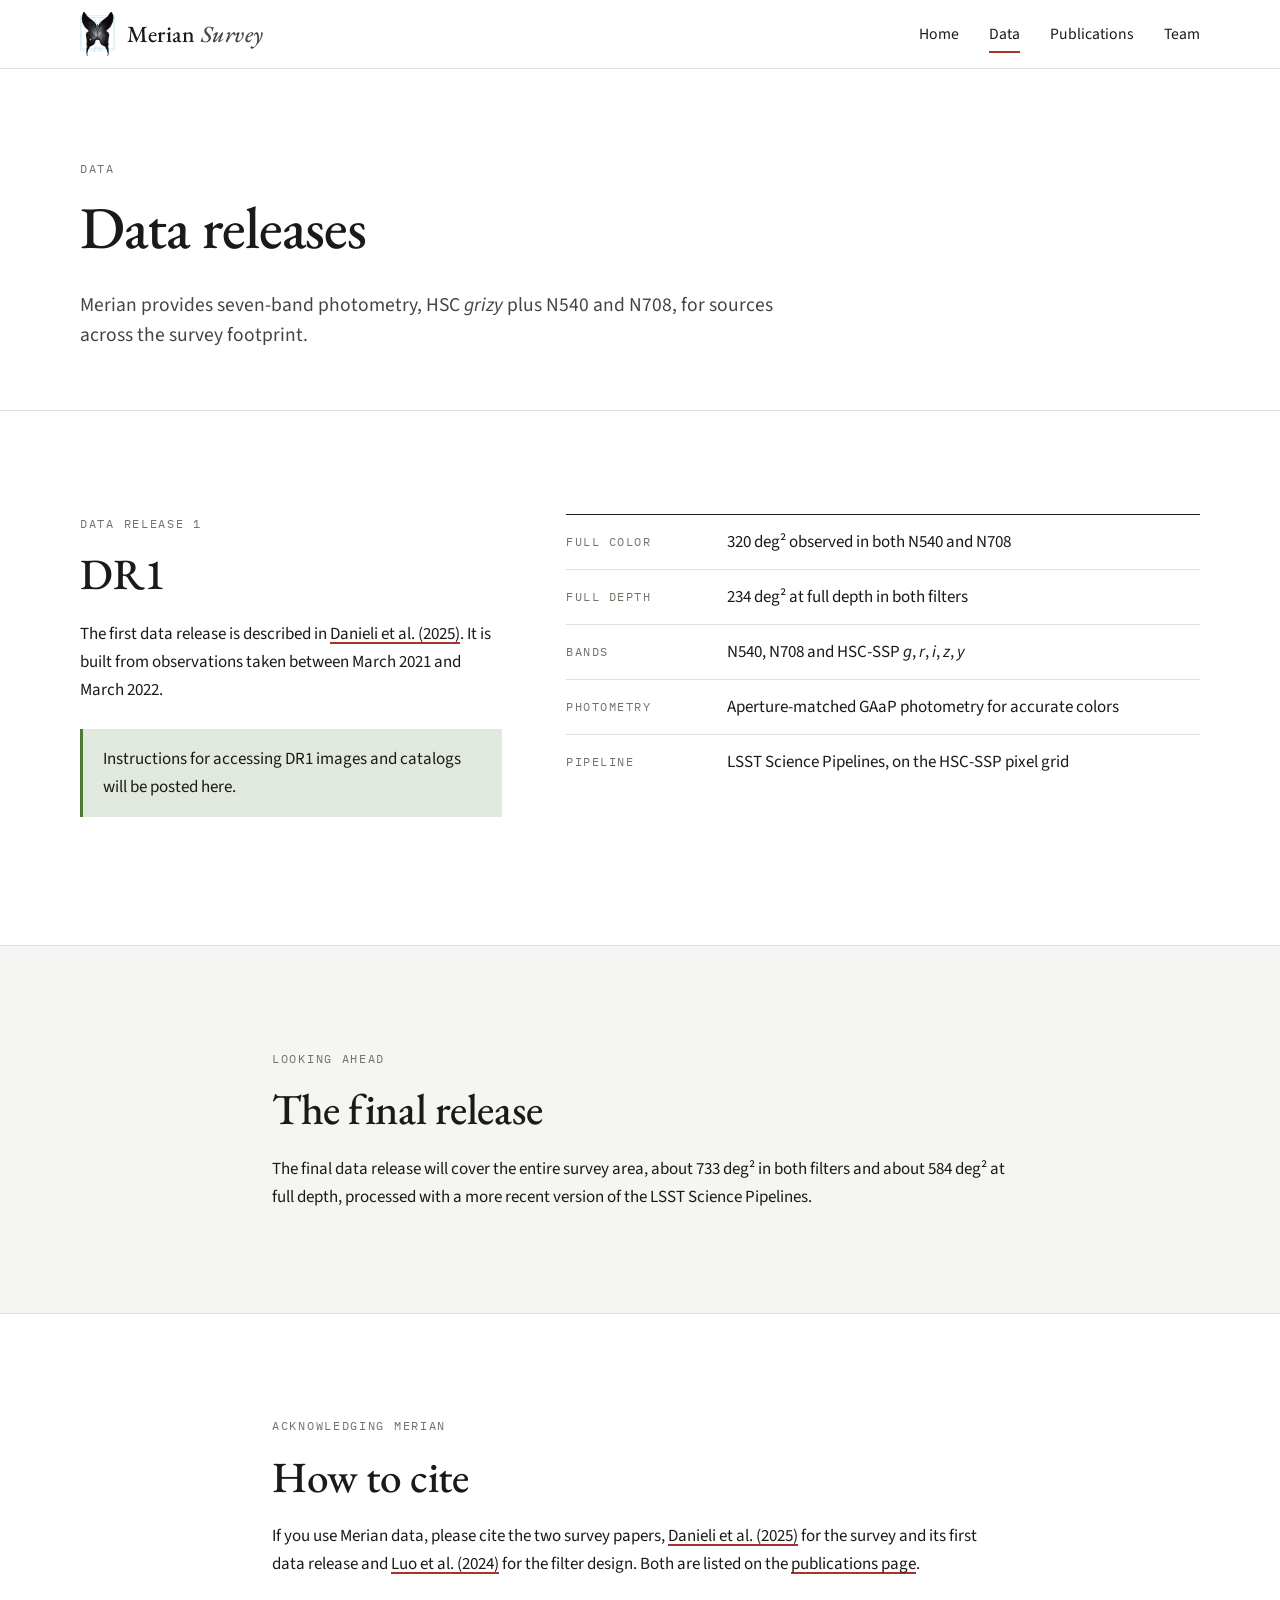
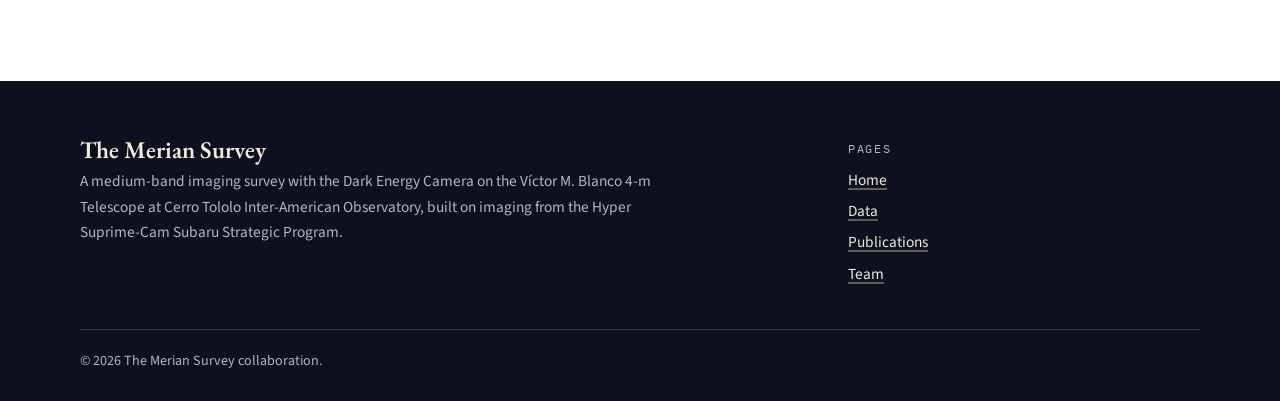
==== commit 95cefc32: "Team: no Builder tags, add Romanowsky and Elbaz; Data: drop software and schema; home: "and more" - " ====
--- a/data.html
+++ b/data.html
@@ -4,7 +4,7 @@
 <meta charset="utf-8">
 <meta name="viewport" content="width=device-width, initial-scale=1">
 <title>Data · The Merian Survey</title>
-<meta name="description" content="Merian Survey data releases, catalog documentation and open-source software.">
+<meta name="description" content="Merian Survey data releases.">
 <link rel="icon" href="assets/img/favicon.png">
 <link rel="preconnect" href="https://fonts.googleapis.com">
 <link rel="preconnect" href="https://fonts.gstatic.com" crossorigin>
@@ -19,8 +19,8 @@
   <section class="page-head">
     <div class="wrap">
       <p class="eyebrow">Data</p>
-      <h1>Data releases and software</h1>
-      <p class="lede">Merian provides seven-band photometry, HSC <i>grizy</i> plus N540 and N708, for sources across the survey footprint. The software written to plan, reduce and analyze the survey is public.</p>
+      <h1>Data releases</h1>
+      <p class="lede">Merian provides seven-band photometry, HSC <i>grizy</i> plus N540 and N708, for sources across the survey footprint.</p>
     </div>
   </section>
 
@@ -38,7 +38,6 @@
         <dt>Bands</dt><dd>N540, N708 and HSC-SSP <i>g</i>, <i>r</i>, <i>i</i>, <i>z</i>, <i>y</i></dd>
         <dt>Photometry</dt><dd>Aperture-matched GAaP photometry for accurate colors</dd>
         <dt>Pipeline</dt><dd>LSST Science Pipelines, on the HSC-SSP pixel grid</dd>
-        <dt>Schema</dt><dd><a href="https://meriansurvey.github.io/merian_schemas/browser/">Catalog schema browser</a></dd>
       </dl>
     </div>
   </section>
@@ -51,25 +50,7 @@
     </div>
   </section>
 
-  <section class="section" id="software">
-    <div class="wrap">
-      <p class="eyebrow">Software</p>
-      <h2>Open-source tools</h2>
-      <p class="lede">All Merian code lives in the <a href="https://github.com/MerianSurvey">MerianSurvey organization on GitHub</a>.</p>
-      <ul class="repos">
-        <li><a href="https://github.com/MerianSurvey/caterpillar">caterpillar</a><p>Image reduction and analysis pipeline for the Merian medium-band DECam survey.</p></li>
-        <li><a href="https://github.com/MerianSurvey/lambo">lambo</a><p>Model dwarf galaxies in HSC and Merian data with <code>lambo</code>, a sporty Tractor.</p></li>
-        <li><a href="https://github.com/MerianSurvey/carpenter">carpenter</a><p>Handy tools for Merian data.</p></li>
-        <li><a href="https://github.com/MerianSurvey/maria">maria</a><p>Basic tools for reading and using Merian science catalogs.</p></li>
-        <li><a href="https://github.com/MerianSurvey/skipper">skipper</a><p>Observing strategy, planning and observing scripts.</p></li>
-        <li><a href="https://github.com/MerianSurvey/merian_schemas">merian_schemas</a><p>Catalog schemas, with an online schema browser.</p></li>
-        <li><a href="https://github.com/MerianSurvey/notebooks">notebooks</a><p>Example notebooks for Merian data access with the Rubin Science Pipelines.</p></li>
-        <li><a href="https://github.com/MerianSurvey/wasp">wasp</a><p>Data reduction support.</p></li>
-      </ul>
-    </div>
-  </section>
-
-  <section class="section tint" id="cite">
+  <section class="section" id="cite">
     <div class="wrap narrow">
       <p class="eyebrow">Acknowledging Merian</p>
       <h2>How to cite</h2>
--- a/assets/css/style.css
+++ b/assets/css/style.css
@@ -254,7 +254,30 @@
 .ff .line-label { fill: var(--ink); font-size: 13px; }
 .ff .line-label.in { font-weight: 500; }
 .ff .hsc { stroke: var(--ink-3); stroke-width: 1; }
+.ff .hsc-curve { fill: none; stroke: var(--ink-3); stroke-width: 1; opacity: 0.5; }
 .ff .hsc-label { fill: var(--ink-3); font-size: 12px; }
+.ff .break-label { fill: var(--ink-3); font-size: 12px; font-style: italic; font-family: var(--sans); }
+
+/* Mock-photometry strip */
+.ff-sub-head { display: flex; flex-wrap: wrap; align-items: baseline; justify-content: space-between; gap: 6px 18px; margin-top: 10px; }
+.ff-sub-head p { margin: 0; font-family: var(--mono); font-size: 0.74rem; letter-spacing: 0.12em; text-transform: uppercase; color: var(--ink-3); }
+.ff-sub-head .nt { text-transform: none; letter-spacing: 0.04em; }
+.ff-colors { display: flex; flex-wrap: wrap; gap: 8px; }
+.ff-colors .color { font-family: var(--mono); font-size: 0.8rem; padding: 3px 10px; border: 1px solid var(--rule); border-radius: 999px; color: var(--ink-2); white-space: nowrap; }
+.ff-colors .color b { font-weight: 500; }
+.ff-colors .color.on-540 { border-color: var(--n540); color: var(--n540); background: var(--n540-soft); }
+.ff-colors .color.on-708 { border-color: var(--n708); color: var(--n708); background: var(--n708-soft); }
+.ff .ph-zero { stroke: var(--ink-3); stroke-width: 1; stroke-dasharray: 5 4; }
+.ff .ph-note { fill: var(--ink-3); font-size: 11px; }
+.ff .ph-bar { stroke-width: 2; }
+.ff .ph-band.broad .ph-bar { stroke: var(--ink-3); }
+.ff .ph-band.broad .ph-mark { fill: var(--paper); stroke: var(--ink); stroke-width: 1.5; }
+.ff .ph-band.m540 .ph-bar, .ff .ph-band.m540 .ph-mark { stroke: var(--n540); fill: var(--n540); }
+.ff .ph-band.m708 .ph-bar, .ff .ph-band.m708 .ph-mark { stroke: var(--n708); fill: var(--n708); }
+.ff .ph-label { font-size: 12px; fill: var(--ink-2); }
+.ff .ph-band.m540 .ph-label { fill: var(--n540); }
+.ff .ph-band.m708 .ph-label { fill: var(--n708); }
+.ff .ph-band.out .ph-mark { opacity: 0.5; }
 
 .ff-controls { display: grid; grid-template-columns: auto 1fr auto; align-items: center; gap: 14px; margin-top: 10px; }
 .ff-controls label { font-family: var(--mono); font-size: 0.78rem; letter-spacing: 0.12em; text-transform: uppercase; color: var(--ink-3); }
@@ -294,14 +317,15 @@
 
 /* ---------- Cards ---------- */
 
-.cards { display: grid; grid-template-columns: repeat(4, minmax(0, 1fr)); gap: clamp(22px, 3vw, 36px); margin-top: 2.6rem; }
+.cards { display: grid; grid-template-columns: repeat(3, minmax(0, 1fr)); gap: clamp(22px, 3vw, 36px); margin-top: 2.6rem; }
 .card { border-top: 2px solid var(--ink); padding-top: 18px; display: flex; flex-direction: column; }
 .card .num { font-family: var(--mono); font-size: 0.78rem; letter-spacing: 0.14em; color: var(--ink-3); margin-bottom: 14px; }
 .card p { color: var(--ink-2); }
 .card .refs { margin-top: auto; padding-top: 6px; font-size: 0.92rem; color: var(--ink-3); }
 .card .more { font-weight: 600; font-size: 0.98rem; }
-@media (max-width: 1000px) { .cards { grid-template-columns: repeat(2, minmax(0, 1fr)); } }
-@media (max-width: 600px) { .cards { grid-template-columns: 1fr; } }
+.more-science { margin: 2.4rem 0 0; font-family: var(--serif); font-size: 1.45rem; font-style: italic; color: var(--ink-2); }
+.more-science a { font-family: var(--sans); font-style: normal; font-size: 0.98rem; font-weight: 600; margin-left: 0.4em; }
+@media (max-width: 860px) { .cards { grid-template-columns: 1fr; } }
 
 /* ---------- Galaxy gallery ---------- */
 
@@ -452,7 +476,8 @@
 .site-footer { background: var(--sky); color: var(--on-sky-2); font-size: 0.96rem; }
 .site-footer a { color: var(--on-sky); text-decoration-color: rgba(241, 235, 221, 0.35); }
 .site-footer a:hover { color: #fff; text-decoration-color: #fff; }
-.foot-grid { display: grid; grid-template-columns: minmax(0, 1.5fr) minmax(0, 0.6fr) minmax(0, 0.9fr); gap: clamp(28px, 5vw, 72px); padding-block: 56px 36px; }
+.foot-grid { display: grid; grid-template-columns: minmax(0, 2fr) minmax(0, 1fr); gap: clamp(28px, 5vw, 72px); padding-block: 56px 36px; }
+.foot-brand p { max-width: 36rem; }
 .foot-brand { display: flex; gap: 18px; align-items: flex-start; }
 .foot-brand strong { display: block; font-family: var(--serif); font-size: 1.5rem; font-weight: 600; color: var(--on-sky); margin-bottom: 6px; line-height: 1.1; }
 .site-footer h2 { font-family: var(--mono); font-weight: 400; font-size: 0.74rem; letter-spacing: 0.14em; text-transform: uppercase; color: var(--on-sky-2); margin: 6px 0 12px; }
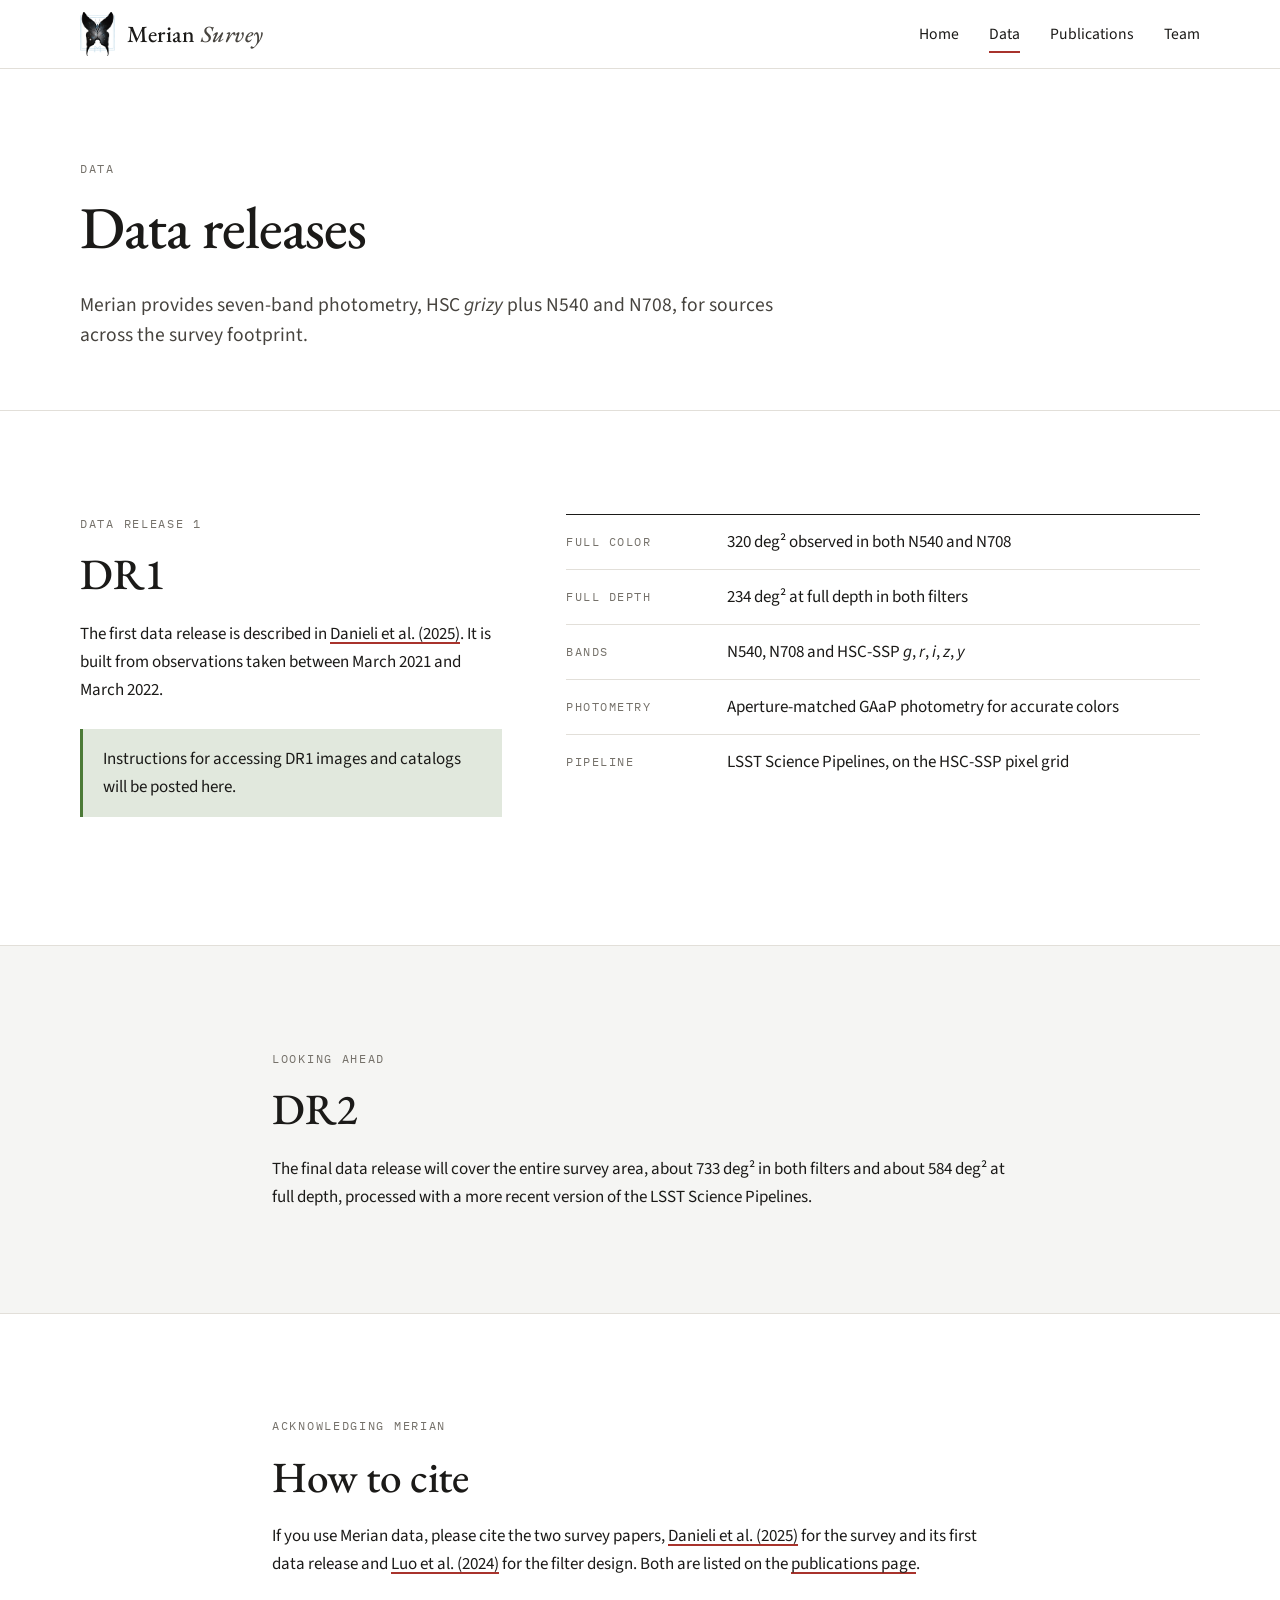
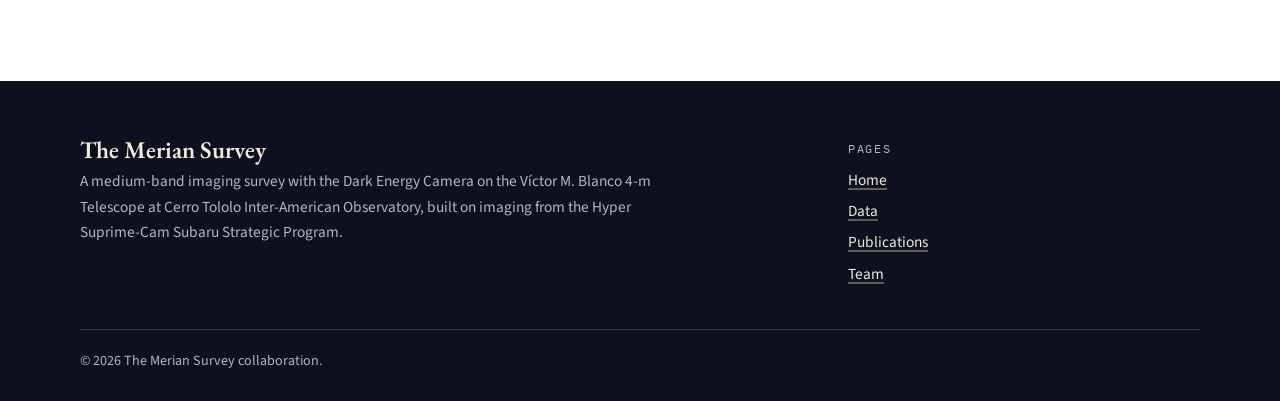
==== commit 1c49ca95: "Data page: rename "The final release" to "DR2" Co-Authored-By: Claude Opus 5.5 <noreply@anthropic.co" ====
--- a/data.html
+++ b/data.html
@@ -45,7 +45,7 @@
   <section class="section tint" id="final">
     <div class="wrap narrow">
       <p class="eyebrow">Looking ahead</p>
-      <h2>The final release</h2>
+      <h2>DR2</h2>
       <p>The final data release will cover the entire survey area, about 733 deg² in both filters and about 584 deg² at full depth, processed with a more recent version of the LSST Science Pipelines.</p>
     </div>
   </section>
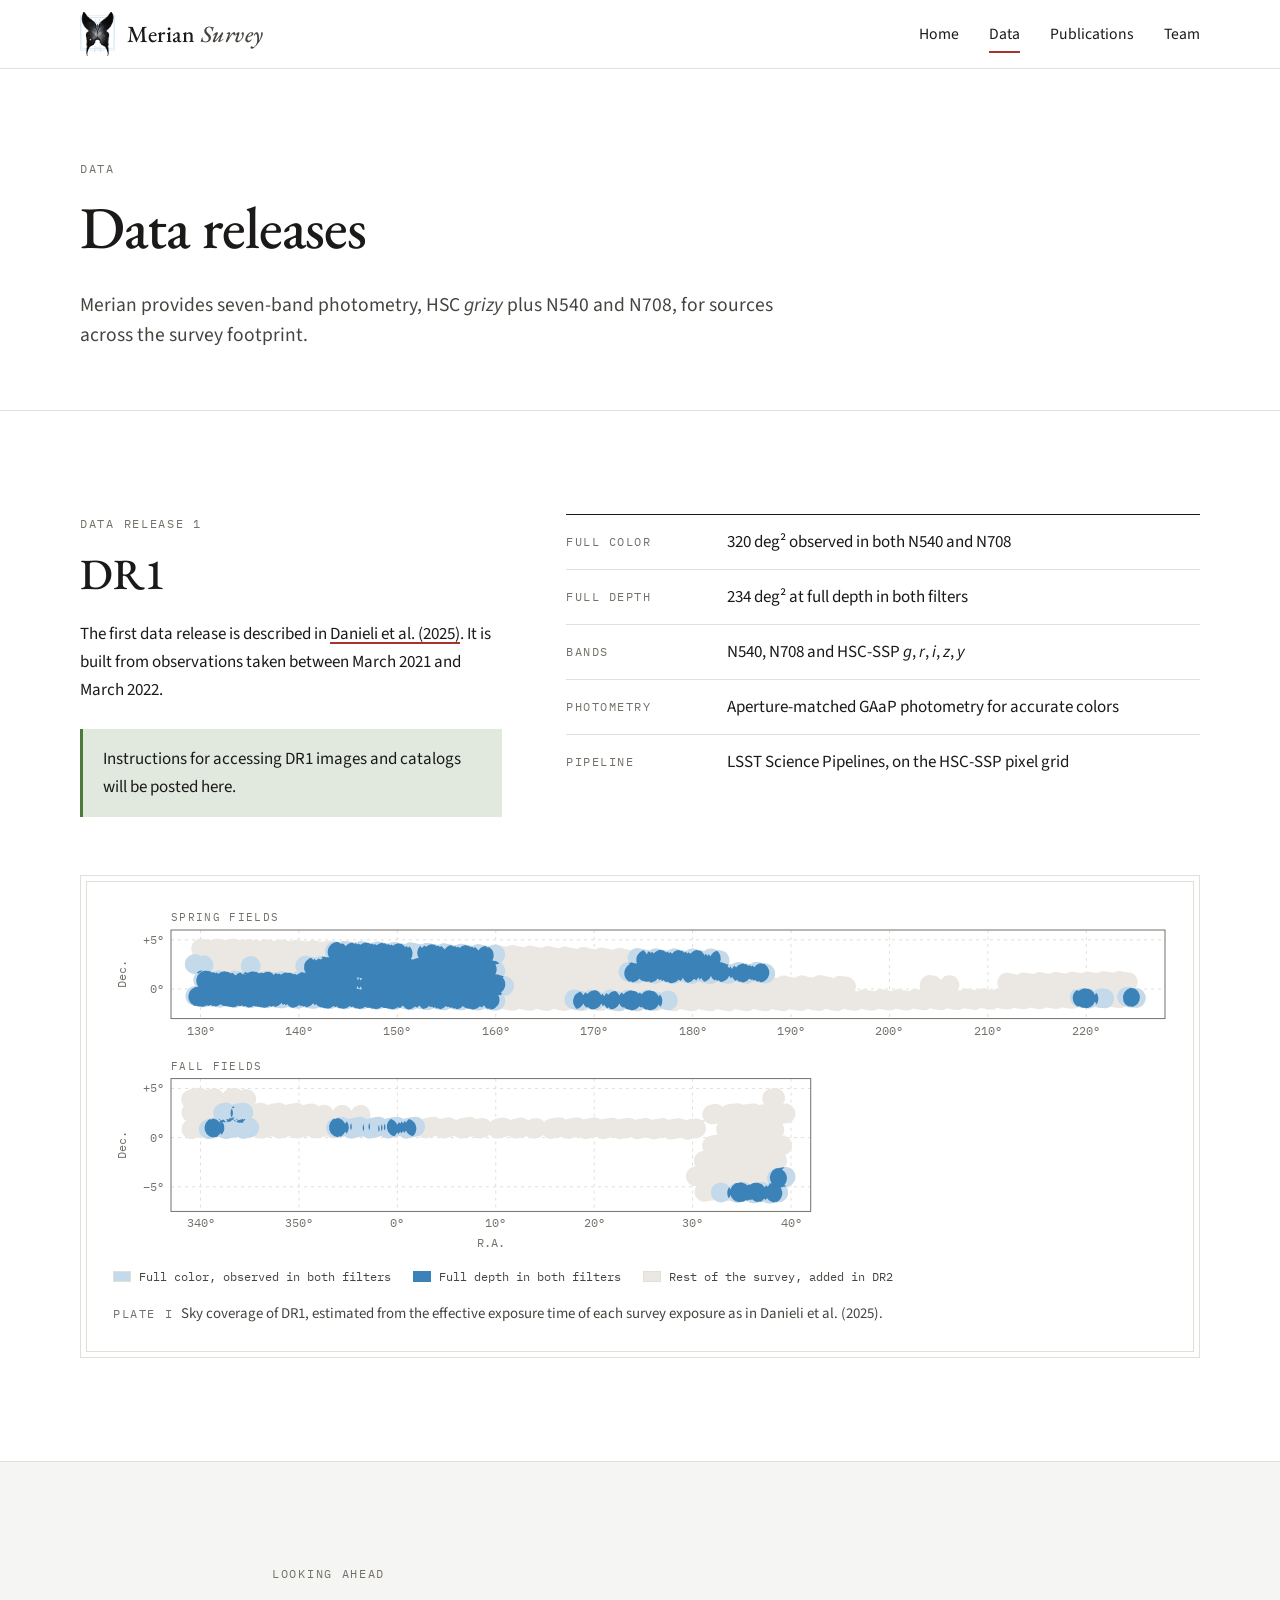
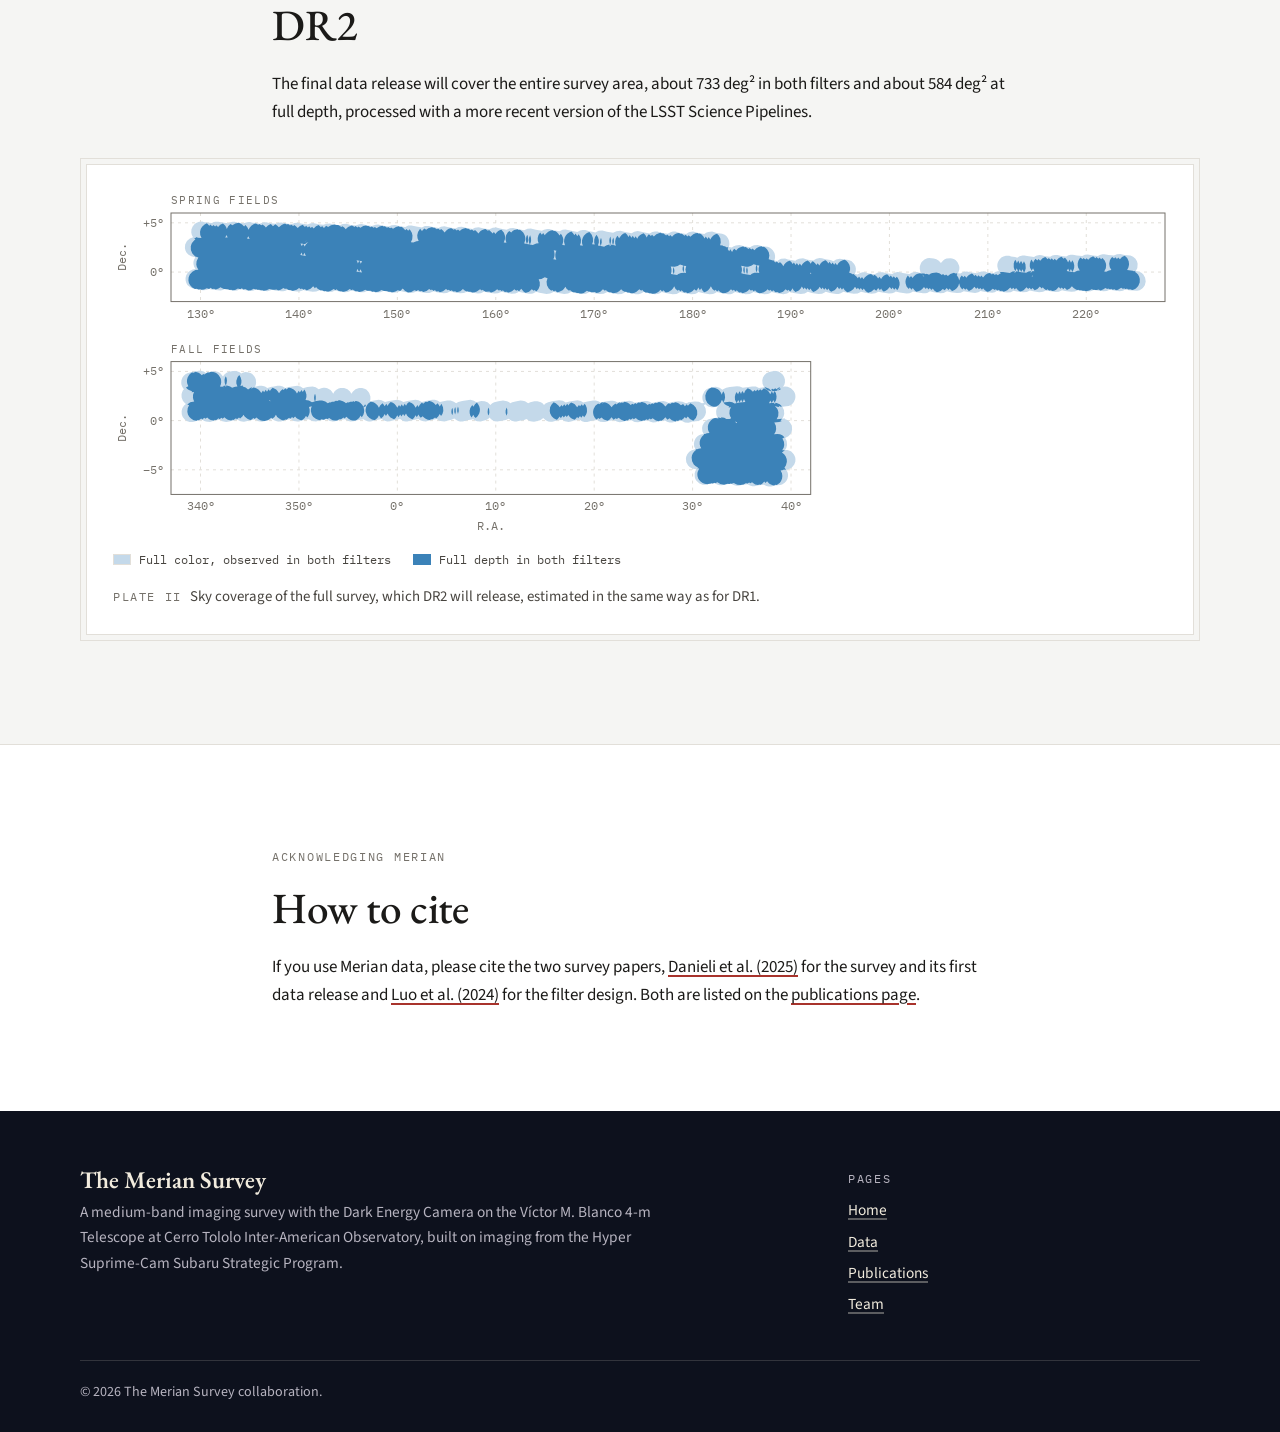
==== commit df78d15f: "Data page: DR1 and DR2 footprint maps Two matched sky-coverage maps (spring and fall fields at one s" ====
--- a/data.html
+++ b/data.html
@@ -40,6 +40,17 @@
         <dt>Pipeline</dt><dd>LSST Science Pipelines, on the HSC-SSP pixel grid</dd>
       </dl>
     </div>
+    <div class="wrap">
+      <figure class="plate fig-wide">
+        <div class="fp-map" data-footprint="dr1" role="img" aria-label="Map of the DR1 sky coverage in the spring and fall fields, inside the footprint of the full survey."><noscript>This figure needs JavaScript.</noscript></div>
+        <ul class="fp-legend">
+          <li><span class="sw color"></span>Full color, observed in both filters</li>
+          <li><span class="sw depth"></span>Full depth in both filters</li>
+          <li><span class="sw rest"></span>Rest of the survey, added in DR2</li>
+        </ul>
+        <figcaption><span class="plate-no">Plate I</span>Sky coverage of DR1, estimated from the effective exposure time of each survey exposure as in Danieli et al. (2025).</figcaption>
+      </figure>
+    </div>
   </section>
 
   <section class="section tint" id="final">
@@ -47,6 +58,16 @@
       <p class="eyebrow">Looking ahead</p>
       <h2>DR2</h2>
       <p>The final data release will cover the entire survey area, about 733 deg² in both filters and about 584 deg² at full depth, processed with a more recent version of the LSST Science Pipelines.</p>
+    </div>
+    <div class="wrap">
+      <figure class="plate fig-wide">
+        <div class="fp-map" data-footprint="dr2" role="img" aria-label="Map of the sky coverage of the full survey in the spring and fall fields."><noscript>This figure needs JavaScript.</noscript></div>
+        <ul class="fp-legend">
+          <li><span class="sw color"></span>Full color, observed in both filters</li>
+          <li><span class="sw depth"></span>Full depth in both filters</li>
+        </ul>
+        <figcaption><span class="plate-no">Plate II</span>Sky coverage of the full survey, which DR2 will release, estimated in the same way as for DR1.</figcaption>
+      </figure>
     </div>
   </section>
 
@@ -59,5 +80,8 @@
   </section>
 
 </main>
+
+<script src="data/footprints.js"></script>
+<script src="assets/js/footprint-figure.js"></script>
 </body>
 </html>
--- a/assets/css/style.css
+++ b/assets/css/style.css
@@ -17,6 +17,8 @@
   --n540-soft: rgba(76, 122, 55, 0.17);
   --n708-soft: rgba(168, 51, 44, 0.15);
   --frame: #3b82b8;            /* the blue of the logo frame */
+  --fp-color: #c4d9ea;         /* footprint maps, both filters (frame blue on paper) */
+  --fp-rest: #ebe8e3;          /* footprint maps, rest of the survey */
   --sky: #0d111d;              /* dark bands */
   --sky-2: #171c2f;
   --on-sky: #f1ebdd;
@@ -43,6 +45,8 @@
     --n540-soft: rgba(143, 196, 108, 0.2);
     --n708-soft: rgba(227, 105, 94, 0.2);
     --frame: #5aa2d6;
+    --fp-color: #2e4d66;
+    --fp-rest: #232733;
     --sky: #090c15;
     --sky-2: #131829;
   }
@@ -315,6 +319,25 @@
 .ff .zcursor { stroke: var(--ink); stroke-width: 1.5; }
 .ff .zcursor-label { font-size: 12px; fill: var(--ink); }
 
+/* ---------- Footprint maps (Data page) ---------- */
+
+.fp-map svg { display: block; width: 100%; height: auto; overflow: visible; }
+.fp-map text { font-family: var(--mono); font-size: 12px; fill: var(--ink-3); }
+.fp-map .strip-label { font-size: 11px; letter-spacing: 0.12em; fill: var(--ink-3); }
+.fp-map .bg { fill: var(--paper); }
+.fp-map .grid { stroke: var(--rule); stroke-width: 1; stroke-dasharray: 3 4; }
+.fp-map .frame { fill: none; stroke: var(--ink-3); stroke-width: 1; }
+.fp-map .rest, .fp-map .color, .fp-map .depth { fill-rule: evenodd; stroke: none; }
+.fp-map .rest { fill: var(--fp-rest); }
+.fp-map .color { fill: var(--fp-color); }
+.fp-map .depth { fill: var(--frame); }
+.fp-legend { display: flex; flex-wrap: wrap; gap: 8px 22px; list-style: none; margin: 14px 0 0; padding: 0; font-family: var(--mono); font-size: 0.78rem; color: var(--ink-2); }
+.fp-legend li { display: flex; align-items: center; }
+.fp-legend .sw { flex: none; width: 18px; height: 11px; margin-right: 8px; border: 1px solid var(--rule); }
+.fp-legend .sw.color { background: var(--fp-color); }
+.fp-legend .sw.depth { background: var(--frame); border-color: var(--frame); }
+.fp-legend .sw.rest { background: var(--fp-rest); }
+
 /* ---------- Cards ---------- */
 
 .cards { display: grid; grid-template-columns: repeat(3, minmax(0, 1fr)); gap: clamp(22px, 3vw, 36px); margin-top: 2.6rem; }
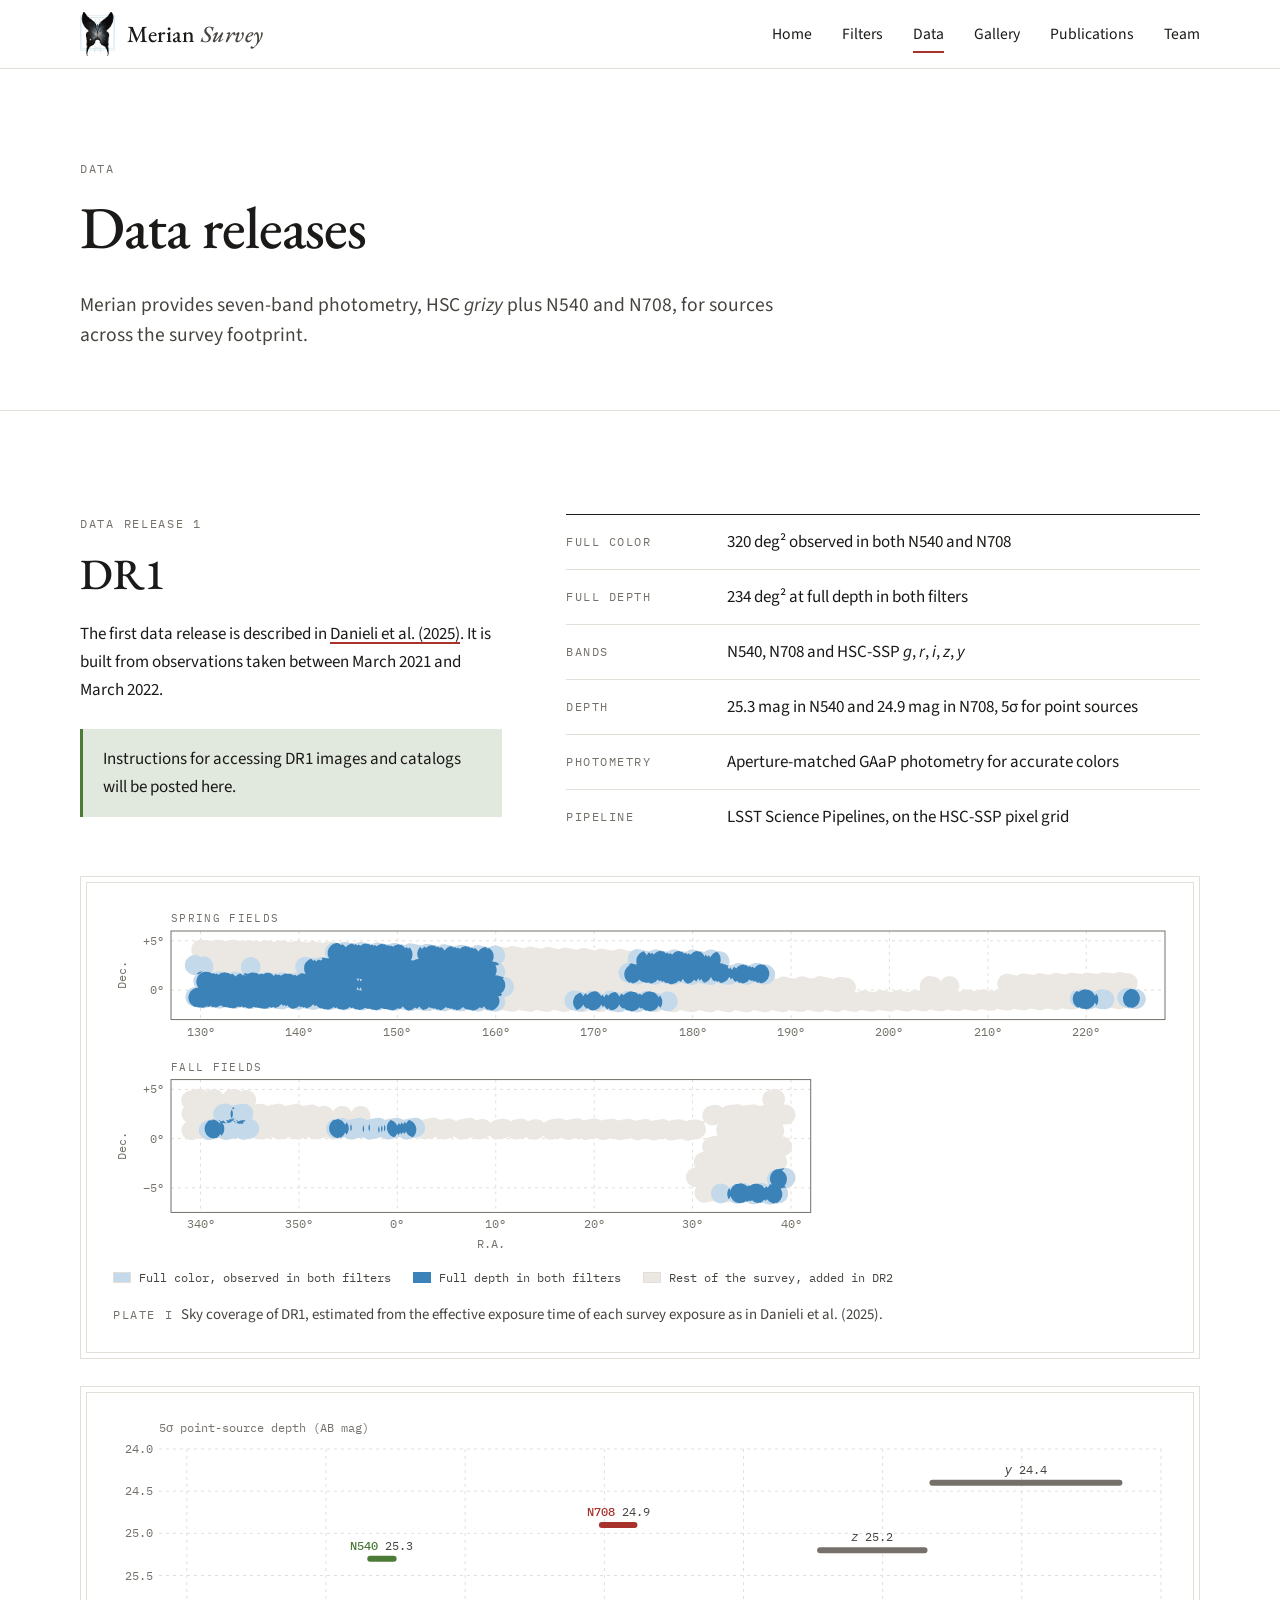
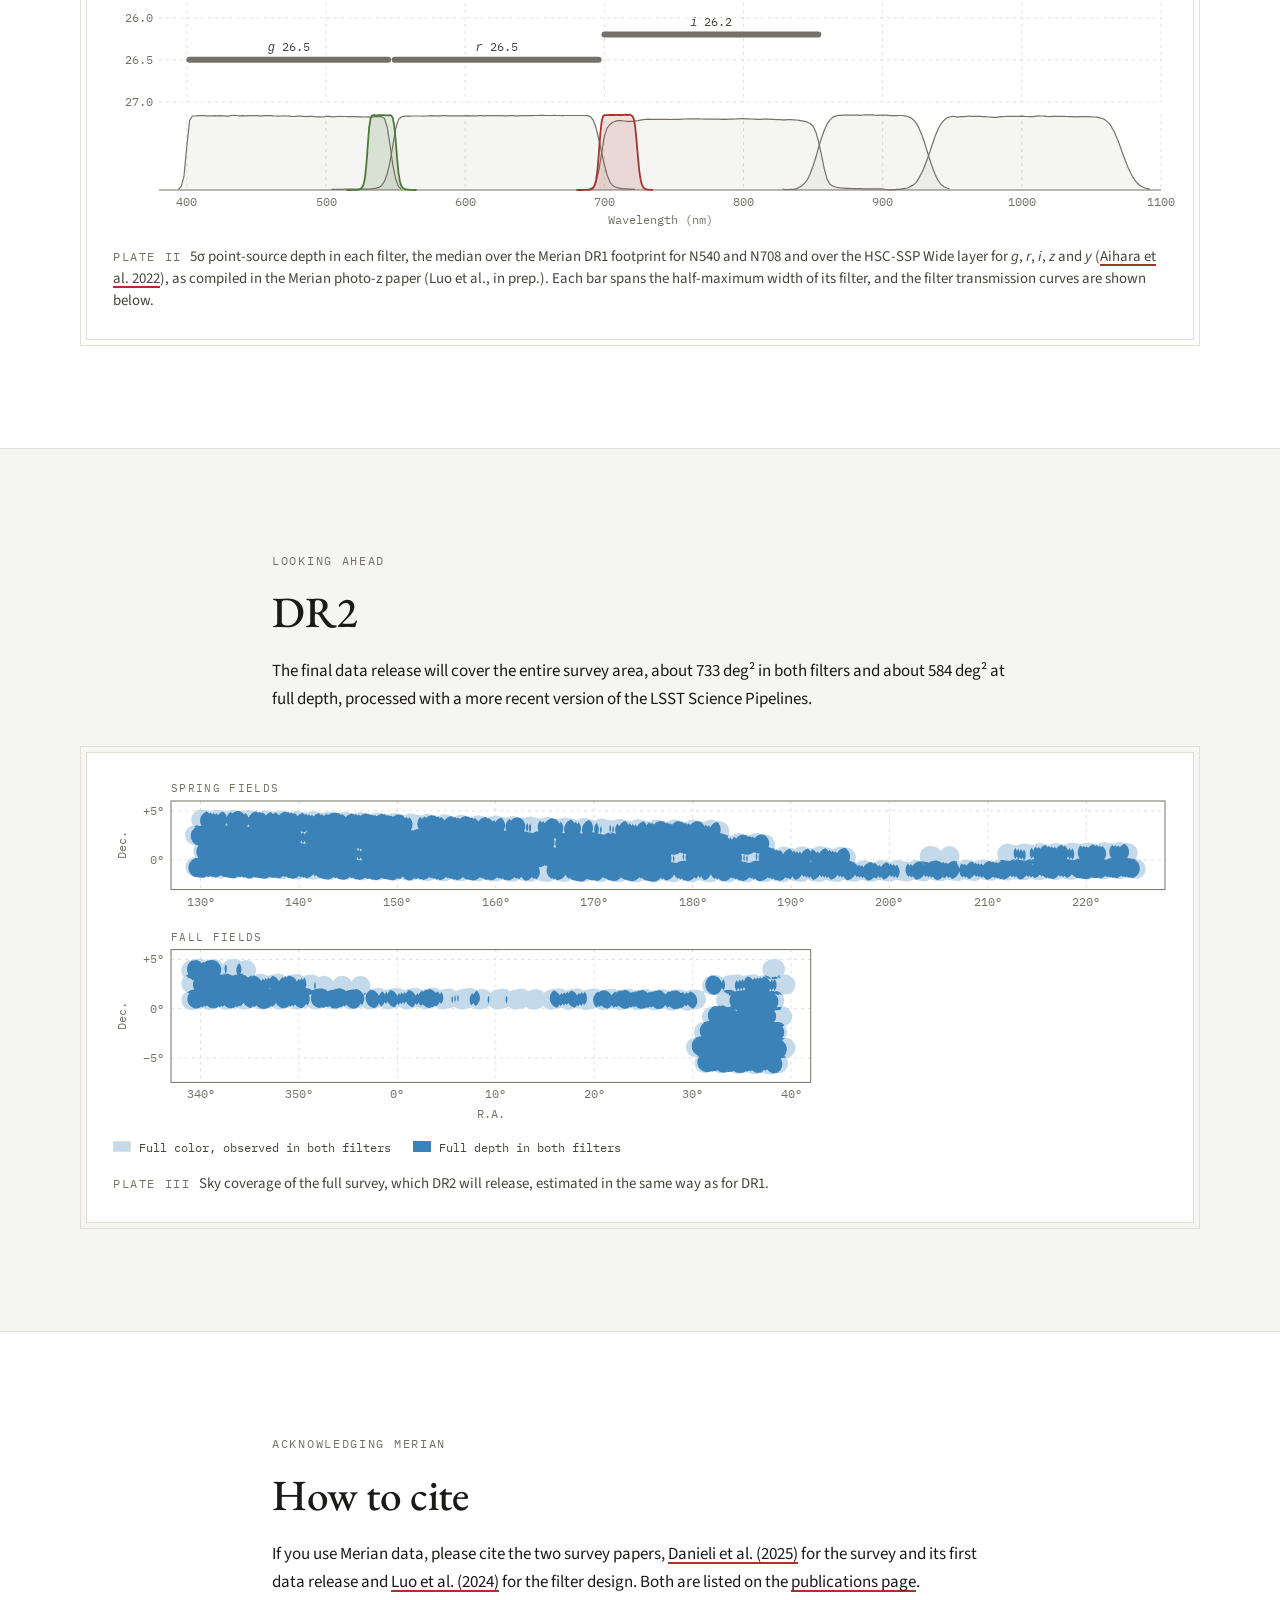
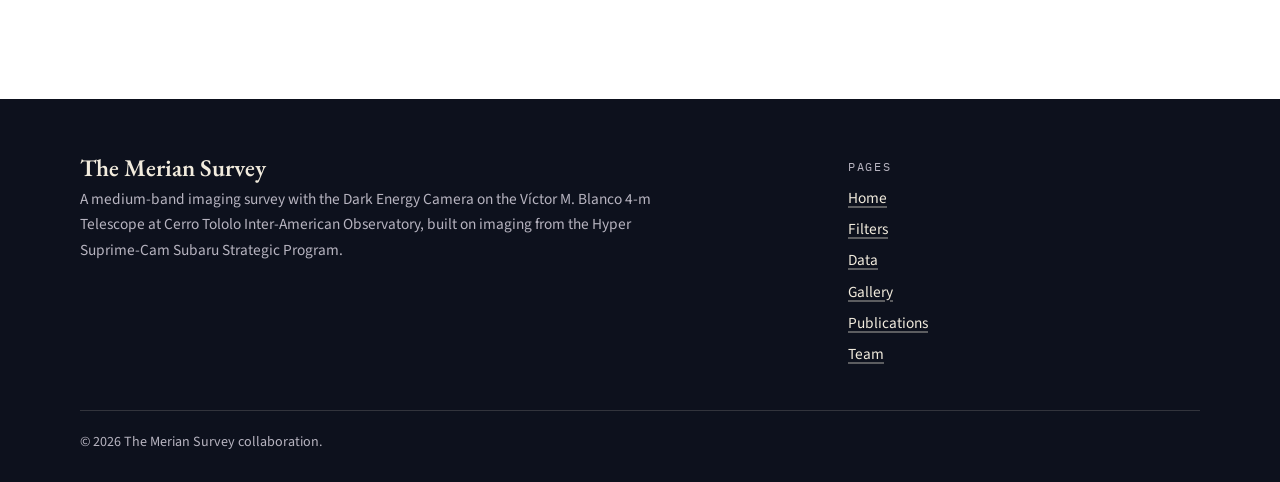
==== commit a91b985a: "Data page: depth in each filter New plate in the DR1 section after the filter-depth figure of the Me" ====
--- a/data.html
+++ b/data.html
@@ -36,6 +36,7 @@
         <dt>Full color</dt><dd>320 deg² observed in both N540 and N708</dd>
         <dt>Full depth</dt><dd>234 deg² at full depth in both filters</dd>
         <dt>Bands</dt><dd>N540, N708 and HSC-SSP <i>g</i>, <i>r</i>, <i>i</i>, <i>z</i>, <i>y</i></dd>
+        <dt>Depth</dt><dd>25.3 mag in N540 and 24.9 mag in N708, 5σ for point sources</dd>
         <dt>Photometry</dt><dd>Aperture-matched GAaP photometry for accurate colors</dd>
         <dt>Pipeline</dt><dd>LSST Science Pipelines, on the HSC-SSP pixel grid</dd>
       </dl>
@@ -49,6 +50,10 @@
           <li><span class="sw rest"></span>Rest of the survey, added in DR2</li>
         </ul>
         <figcaption><span class="plate-no">Plate I</span>Sky coverage of DR1, estimated from the effective exposure time of each survey exposure as in Danieli et al. (2025).</figcaption>
+      </figure>
+      <figure class="plate fig-wide">
+        <div id="depth-figure" class="fc dp" role="img" aria-label="5-sigma point-source depth in each filter. N540 25.3, N708 24.9, HSC g 26.5, r 26.5, i 26.2, z 25.2 and y 24.4 mag."><noscript>5σ point-source depth. N540 25.3, N708 24.9, g 26.5, r 26.5, i 26.2, z 25.2, y 24.4 mag.</noscript></div>
+        <figcaption><span class="plate-no">Plate II</span>5σ point-source depth in each filter, the median over the Merian DR1 footprint for N540 and N708 and over the HSC-SSP Wide layer for <i>g</i>, <i>r</i>, <i>i</i>, <i>z</i> and <i>y</i> (<a href="https://doi.org/10.1093/pasj/psab122">Aihara et al. 2022</a>), as compiled in the Merian photo-z paper (Luo et al., in prep.). Each bar spans the half-maximum width of its filter, and the filter transmission curves are shown below.</figcaption>
       </figure>
     </div>
   </section>
@@ -66,7 +71,7 @@
           <li><span class="sw color"></span>Full color, observed in both filters</li>
           <li><span class="sw depth"></span>Full depth in both filters</li>
         </ul>
-        <figcaption><span class="plate-no">Plate II</span>Sky coverage of the full survey, which DR2 will release, estimated in the same way as for DR1.</figcaption>
+        <figcaption><span class="plate-no">Plate III</span>Sky coverage of the full survey, which DR2 will release, estimated in the same way as for DR1.</figcaption>
       </figure>
     </div>
   </section>
@@ -83,5 +88,8 @@
 
 <script src="data/footprints.js"></script>
 <script src="assets/js/footprint-figure.js"></script>
+<script src="data/filters.js"></script>
+<script src="data/depths.js"></script>
+<script src="assets/js/depth-figure.js"></script>
 </body>
 </html>
--- a/assets/css/style.css
+++ b/assets/css/style.css
@@ -19,6 +19,11 @@
   --frame: #3b82b8;            /* the blue of the logo frame */
   --fp-color: #c4d9ea;         /* footprint maps, both filters (frame blue on paper) */
   --fp-rest: #ebe8e3;          /* footprint maps, rest of the survey */
+  --ring-0: #86b4dc;           /* Filters page: distance from the filter center, 0 to 280 mm */
+  --ring-1: #5e98c9;
+  --ring-2: #3d7bb3;
+  --ring-3: #285f93;
+  --ring-4: #17426e;
   --sky: #0d111d;              /* dark bands */
   --sky-2: #171c2f;
   --on-sky: #f1ebdd;
@@ -47,6 +52,11 @@
     --frame: #5aa2d6;
     --fp-color: #2e4d66;
     --fp-rest: #232733;
+    --ring-0: #3d6a93;
+    --ring-1: #4f86b8;
+    --ring-2: #6aa2d2;
+    --ring-3: #8dbbe3;
+    --ring-4: #b8d6f0;
     --sky: #090c15;
     --sky-2: #131829;
   }
@@ -338,6 +348,70 @@
 .fp-legend .sw.depth { background: var(--frame); border-color: var(--frame); }
 .fp-legend .sw.rest { background: var(--fp-rest); }
 
+/* ---------- Filters page ---------- */
+
+.fc svg, .fs svg { display: block; width: 100%; height: auto; overflow: visible; }
+.fc text, .fs text { font-family: var(--mono); font-size: 12px; fill: var(--ink-3); }
+.fc .grid, .fs .grid { stroke: var(--rule); stroke-width: 1; stroke-dasharray: 3 4; }
+.fc .axis, .fs .axis { stroke: var(--ink-3); stroke-width: 1; }
+.fc .hsc-area { fill: var(--ink-3); fill-opacity: 0.07; }
+.fc .hsc-line { fill: none; stroke: var(--ink-3); stroke-width: 1.2; stroke-linejoin: round; }
+.fc .hsc-label { font-size: 13px; fill: var(--ink-2); font-style: italic; }
+.fc .m540-area { fill: var(--n540-soft); }
+.fc .m708-area { fill: var(--n708-soft); }
+.fc .m540-line { fill: none; stroke: var(--n540); stroke-width: 1.8; stroke-linejoin: round; }
+.fc .m708-line { fill: none; stroke: var(--n708); stroke-width: 1.8; stroke-linejoin: round; }
+.fc .t540, .fs .t540 { fill: var(--n540); font-weight: 500; font-size: 14px; }
+.fc .t708, .fs .t708 { fill: var(--n708); font-weight: 500; font-size: 14px; }
+.fs .curve { fill: none; stroke-width: 1.6; stroke-linejoin: round; }
+.fs .cline { stroke-width: 1.2; stroke-dasharray: 6 3 2 3; }
+.fs .curve.r0, .fs .cline.r0 { stroke: var(--ring-0); }
+.fs .curve.r1 { stroke: var(--ring-1); }
+.fs .curve.r2 { stroke: var(--ring-2); }
+.fs .curve.r3 { stroke: var(--ring-3); }
+.fs .curve.r4, .fs .cline.r4 { stroke: var(--ring-4); }
+.fs .shift { stroke: var(--ink-2); stroke-width: 1.2; }
+.fs .shift-head { fill: var(--ink-2); }
+.fs .shift-label { font-size: 11.5px; fill: var(--ink-2); }
+.fc .xh, .fs .xh { stroke: var(--ink-2); stroke-width: 1; stroke-dasharray: 2 3; }
+.fc .rbox, .fs .rbox { fill: var(--paper); stroke: var(--rule); }
+.fc .readout text, .fs .readout text { fill: var(--ink-2); white-space: pre; }
+.fc .hit, .fs .hit { cursor: crosshair; touch-action: pan-y; }
+.fs-legend { display: flex; align-items: center; gap: 14px 26px; margin-top: 16px; }
+.fs-legend ul { display: flex; flex-wrap: wrap; gap: 8px 22px; list-style: none; margin: 0; padding: 0; font-family: var(--mono); font-size: 0.78rem; color: var(--ink-2); }
+.fs-legend li { display: flex; align-items: center; }
+.fs-legend .sw { flex: none; width: 22px; height: 3px; border-radius: 2px; margin-right: 8px; }
+.fs-legend .sw.r0 { background: var(--ring-0); }
+.fs-legend .sw.r1 { background: var(--ring-1); }
+.fs-legend .sw.r2 { background: var(--ring-2); }
+.fs-legend .sw.r3 { background: var(--ring-3); }
+.fs-legend .sw.r4 { background: var(--ring-4); }
+.fs .fs-sketch { flex: none; width: 92px; height: 92px; }
+.fs-sketch .edge { fill: none; stroke: var(--ink-3); stroke-width: 1.2; }
+.fs-sketch .ring { fill: none; stroke: var(--rule); stroke-width: 1; stroke-dasharray: 2 3; }
+.fs-sketch .ray { stroke: var(--ink-3); stroke-width: 0.8; }
+.fs-sketch .dot.r0 { fill: var(--ring-0); }
+.fs-sketch .dot.r1 { fill: var(--ring-1); }
+.fs-sketch .dot.r2 { fill: var(--ring-2); }
+.fs-sketch .dot.r3 { fill: var(--ring-3); }
+.fs-sketch .dot.r4 { fill: var(--ring-4); }
+@media (max-width: 600px) { .fs-legend { align-items: flex-start; } .fs .fs-sketch { width: 72px; height: 72px; } }
+
+/* Depth figure on the Data page (uses the .fc curve styles) */
+.dp .bar { stroke-width: 6; stroke-linecap: round; }
+.dp .bar.hsc { stroke: var(--ink-3); }
+.dp .bar.m540 { stroke: var(--n540); }
+.dp .bar.m708 { stroke: var(--n708); }
+.dp .val { font-size: 12px; fill: var(--ink-2); }
+.dp .val .t540, .dp .val .t708 { font-size: inherit; }
+.dp .val .hsc-name { font-style: italic; }
+
+.downloads { list-style: none; margin: 1.4rem 0; padding: 0; }
+.downloads li { display: flex; flex-wrap: wrap; align-items: baseline; gap: 4px 14px; padding: 11px 0; border-top: 1px solid var(--rule); }
+.downloads li:last-child { border-bottom: 1px solid var(--rule); }
+.downloads a { font-weight: 600; }
+.downloads span { font-family: var(--mono); font-size: 0.78rem; color: var(--ink-3); }
+
 /* ---------- Cards ---------- */
 
 .cards { display: grid; grid-template-columns: repeat(3, minmax(0, 1fr)); gap: clamp(22px, 3vw, 36px); margin-top: 2.6rem; }
@@ -365,6 +439,13 @@
 .gallery .z { bottom: 5px; }
 .gallery sub { font-size: 0.75em; line-height: 0; }
 .gallery-cap { margin-top: 16px; font-size: 0.93rem; line-height: 1.5; color: var(--ink-2); max-width: 52rem; }
+/* The gallery page shows the 180 px cutouts at most at their own size. */
+/* Column counts divide the 30 cutouts evenly. */
+.gallery.big { grid-template-columns: repeat(6, minmax(0, 180px)); justify-content: center; gap: 6px; }
+.gallery.big .m, .gallery.big .z { font-size: 12px; left: 7px; }
+@media (max-width: 1000px) { .gallery.big { grid-template-columns: repeat(5, minmax(0, 180px)); } }
+@media (max-width: 700px) { .gallery.big { grid-template-columns: repeat(3, minmax(0, 180px)); } }
+@media (max-width: 420px) { .gallery.big { grid-template-columns: repeat(2, minmax(0, 180px)); } }
 @media (max-width: 1000px) { .gallery { grid-template-columns: repeat(6, minmax(0, 1fr)); } .gallery .m, .gallery .z { font-size: 11px; } }
 @media (max-width: 600px) {
   .gallery { grid-template-columns: repeat(5, minmax(0, 1fr)); gap: 3px; }
